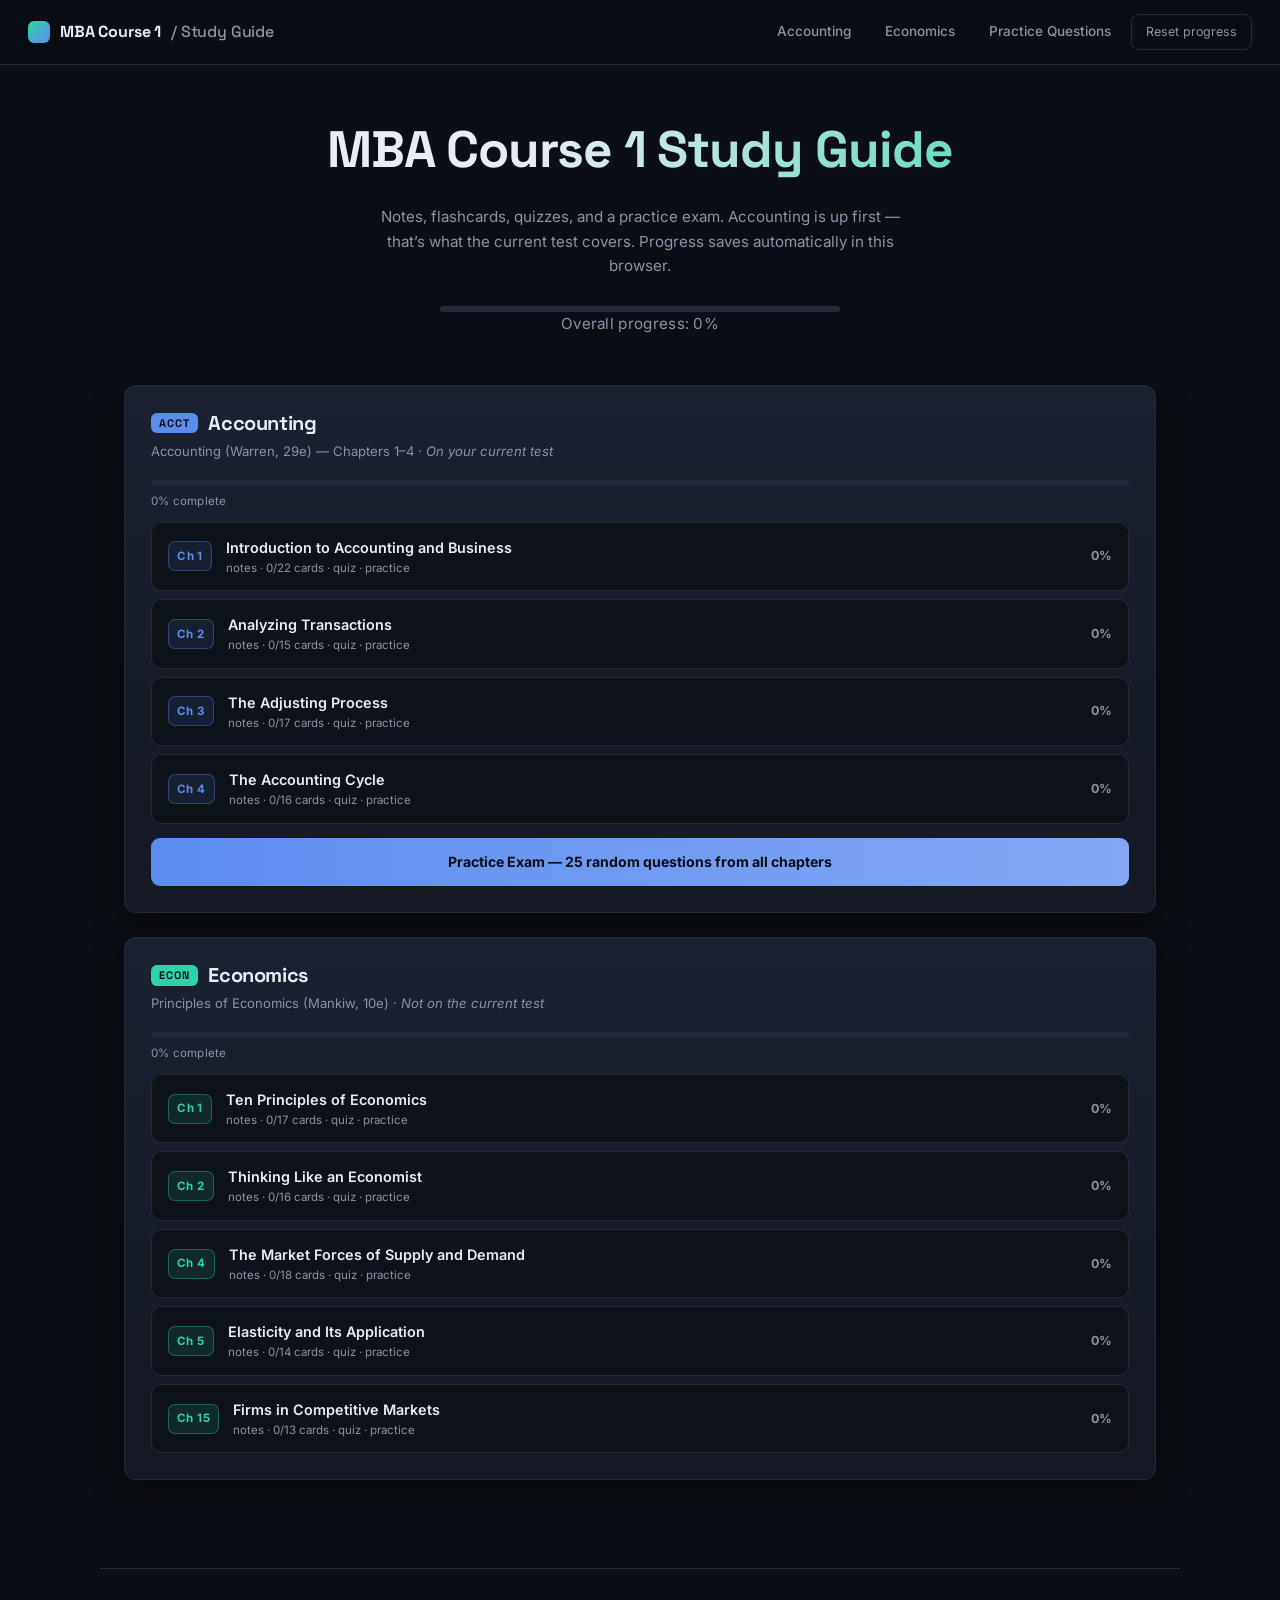
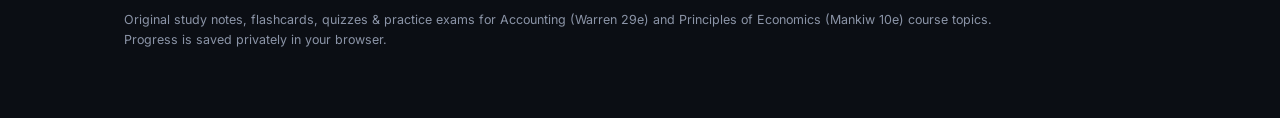
==== index.html @ 361a8239 "Add Practice Questions section: 100-question banks per topic - 100 new economics practice questions " ====
<!DOCTYPE html>
<html lang="en">
<head>
<meta charset="UTF-8">
<meta name="viewport" content="width=device-width, initial-scale=1.0">
<title>MBA Course 1 — Study Guide</title>
<link rel="icon" href="data:image/svg+xml,<svg xmlns=%22http://www.w3.org/2000/svg%22 viewBox=%220 0 100 100%22><rect x=%2210%22 y=%2210%22 width=%2280%22 height=%2280%22 rx=%2218%22 fill=%22%232dd4a7%22/></svg>">
<link rel="preconnect" href="https://fonts.googleapis.com">
<link href="https://fonts.googleapis.com/css2?family=Inter:wght@400;500;600;700&family=Space+Grotesk:wght@500;600;700&display=swap" rel="stylesheet">
<link rel="stylesheet" href="styles.css">
</head>
<body>
<header class="topbar">
  <a href="#/" class="brand">MBA Course 1 <span>/ Study Guide</span></a>
  <nav class="topnav">
    <a href="#/subject/acct">Accounting</a>
    <a href="#/subject/econ">Economics</a>
    <a href="#/practice">Practice Questions</a>
    <button id="resetProgress" class="ghost-btn" title="Reset all saved progress">Reset progress</button>
  </nav>
</header>

<main id="app"></main>

<footer class="footer">
  <p>Original study notes, flashcards, quizzes & practice exams for Accounting (Warren 29e) and Principles of Economics (Mankiw 10e) course topics.<br>
  Progress is saved privately in your browser.</p>
</footer>

<script src="data/econ-ch1.js"></script>
<script src="data/econ-ch2.js"></script>
<script src="data/econ-ch4.js"></script>
<script src="data/econ-ch5.js"></script>
<script src="data/econ-ch15.js"></script>
<script src="data/acct-ch1.js"></script>
<script src="data/acct-ch2.js"></script>
<script src="data/acct-ch3.js"></script>
<script src="data/acct-ch4.js"></script>
<script src="data/acct-ch1-bank.js"></script>
<script src="data/acct-ch2-bank.js"></script>
<script src="data/acct-ch3-bank.js"></script>
<script src="data/acct-ch4-bank.js"></script>
<script src="data/econ-ch1-bank.js"></script>
<script src="data/econ-ch2-bank.js"></script>
<script src="data/econ-ch4-bank.js"></script>
<script src="data/econ-ch5-bank.js"></script>
<script src="data/econ-ch15-bank.js"></script>
<script src="app.js"></script>
</body>
</html>
---- styles.css ----
:root{
  --bg:#0b0e14;
  --bg-2:#0e1219;
  --card:#141924;
  --card-2:#1a2130;
  --ink:#e8ecf4;
  --muted:#8b94a7;
  --line:#232b3b;
  --line-2:#2d374b;
  --econ:#2dd4a7;
  --econ-dim:rgba(45,212,167,.12);
  --acct:#5b8def;
  --acct-dim:rgba(91,141,239,.12);
  --accent:#2dd4a7;
  --good:#2dd4a7;
  --bad:#f0625d;
  --radius:12px;
  --shadow:0 1px 0 rgba(255,255,255,.03) inset,0 12px 32px rgba(0,0,0,.35);
}
*{box-sizing:border-box}
html{scroll-behavior:smooth}
body{
  margin:0;
  font-family:'Inter',system-ui,-apple-system,sans-serif;
  background:var(--bg);
  color:var(--ink);
  line-height:1.6;
  font-size:15.5px;
  -webkit-font-smoothing:antialiased;
}
h1,h2,h3{font-family:'Space Grotesk','Inter',sans-serif;line-height:1.15;margin:0 0 .5em;letter-spacing:-.02em}
a{color:inherit}

/* ---------- top bar ---------- */
.topbar{
  position:sticky;top:0;z-index:50;
  display:flex;align-items:center;justify-content:space-between;gap:16px;
  padding:14px 28px;
  background:rgba(11,14,20,.85);backdrop-filter:blur(12px);
  border-bottom:1px solid var(--line);
}
.brand{
  font-family:'Space Grotesk',sans-serif;font-weight:700;text-decoration:none;
  font-size:1rem;white-space:nowrap;letter-spacing:-.01em;
  display:flex;align-items:center;gap:10px;
}
.brand::before{
  content:'';width:22px;height:22px;border-radius:6px;flex:0 0 auto;
  background:linear-gradient(135deg,var(--econ),var(--acct));
}
.brand span{color:var(--muted);font-weight:500}
.topnav{display:flex;align-items:center;gap:6px;flex-wrap:wrap}
.topnav a{
  text-decoration:none;font-weight:500;font-size:.85rem;color:var(--muted);
  padding:7px 14px;border-radius:8px;
}
.topnav a:hover{background:var(--card);color:var(--ink)}
.ghost-btn{
  border:1px solid var(--line);background:transparent;border-radius:8px;
  padding:7px 14px;font:inherit;font-size:.78rem;color:var(--muted);cursor:pointer;
}
.ghost-btn:hover{border-color:var(--line-2);color:var(--ink)}

main{max-width:1080px;margin:0 auto;padding:40px 24px 88px}
.footer{max-width:1080px;margin:0 auto;padding:28px 24px 56px;color:var(--muted);font-size:.78rem;border-top:1px solid var(--line)}

/* ---------- home ---------- */
.hero{text-align:center;margin:16px 0 48px}
.hero h1{
  font-size:clamp(2rem,5vw,3.2rem);font-weight:700;
  background:linear-gradient(120deg,var(--ink) 40%,var(--econ));
  -webkit-background-clip:text;background-clip:text;-webkit-text-fill-color:transparent;
}
.hero p{color:var(--muted);max-width:540px;margin:0 auto;font-size:.95rem}
.overall-bar{max-width:400px;margin:28px auto 0}

.subject-grid{display:grid;grid-template-columns:repeat(auto-fit,minmax(320px,1fr));gap:20px}
.subject-card{
  background:linear-gradient(180deg,var(--card-2),var(--card));
  border:1px solid var(--line);border-radius:var(--radius);
  box-shadow:var(--shadow);padding:26px;
}
.subject-card h2{display:flex;align-items:center;gap:10px;font-size:1.25rem;font-weight:700}
.subject-card .sub{color:var(--muted);font-size:.82rem;margin:-4px 0 18px}
.badge{
  font-size:.68rem;font-weight:700;letter-spacing:.1em;color:#0b0e14;
  padding:4px 8px;border-radius:6px;
}
.econ .badge{background:var(--econ)}
.acct .badge{background:var(--acct)}

.chapter-list{list-style:none;margin:0;padding:0;display:flex;flex-direction:column;gap:8px}
.chapter-list a{
  display:flex;align-items:center;gap:14px;
  text-decoration:none;padding:13px 16px;border-radius:10px;
  border:1px solid var(--line);background:var(--bg-2);
  transition:border-color .15s,background .15s;
}
.chapter-list a:hover{border-color:var(--line-2);background:var(--card-2)}
.ch-num{
  flex:0 0 auto;min-width:44px;height:30px;border-radius:7px;padding:0 8px;
  display:grid;place-items:center;font-weight:700;font-size:.72rem;letter-spacing:.04em;
  border:1px solid var(--line-2);color:var(--muted);background:transparent;
}
.econ .ch-num{color:var(--econ);border-color:rgba(45,212,167,.35);background:var(--econ-dim)}
.acct .ch-num{color:var(--acct);border-color:rgba(91,141,239,.35);background:var(--acct-dim)}
.ch-info{flex:1;min-width:0}
.ch-title{font-weight:600;font-size:.9rem;display:block}
.ch-meta{display:flex;gap:10px;font-size:.72rem;color:var(--muted)}
.ch-meta .done{color:var(--good);font-weight:600}

/* progress bars */
.pbar{height:6px;border-radius:99px;background:var(--line);overflow:hidden}
.pbar>div{height:100%;border-radius:99px;background:linear-gradient(90deg,var(--econ),#4ce0bb);transition:width .4s}
.pbar.acct-bar>div{background:linear-gradient(90deg,var(--acct),#83a9f5)}
.pbar-label{font-size:.72rem;color:var(--muted);margin-top:6px;letter-spacing:.02em}

/* ---------- chapter page ---------- */
.crumbs{font-size:.8rem;color:var(--muted);margin-bottom:16px}
.crumbs a{text-decoration:none;font-weight:500}
.crumbs a:hover{color:var(--ink)}

.ch-header{margin-bottom:20px}
.ch-header .kicker{
  display:inline-block;font-size:.68rem;font-weight:700;letter-spacing:.12em;
  text-transform:uppercase;padding:5px 12px;border-radius:6px;margin-bottom:14px;
}
.kicker.econ-k{background:var(--econ-dim);color:var(--econ);border:1px solid rgba(45,212,167,.25)}
.kicker.acct-k{background:var(--acct-dim);color:var(--acct);border:1px solid rgba(91,141,239,.25)}
.ch-header h1{font-size:clamp(1.5rem,3.5vw,2.3rem);font-weight:700}
.ch-header .overview{color:var(--muted);max-width:740px;font-size:.92rem}

.tabs{display:flex;gap:4px;border-bottom:1px solid var(--line);margin:28px 0;flex-wrap:wrap}
.tab-btn{
  border:none;background:none;font:inherit;font-weight:600;font-size:.88rem;
  padding:10px 16px;cursor:pointer;color:var(--muted);
  border-bottom:2px solid transparent;margin-bottom:-1px;
}
.tab-btn.active{color:var(--ink);border-bottom-color:var(--accent)}
.tab-btn:hover{color:var(--ink)}
.tab-count{
  font-size:.68rem;background:var(--card-2);border:1px solid var(--line);
  border-radius:99px;padding:1px 8px;margin-left:7px;color:var(--muted);font-weight:600;
}

/* notes */
.note-section{
  background:var(--card);border:1px solid var(--line);border-radius:var(--radius);
  padding:24px 28px;margin-bottom:16px;box-shadow:var(--shadow);
}
.note-section h3{font-size:1.05rem;margin-bottom:.7em;font-weight:700}
.note-section ul,.note-section ol{margin:.4em 0;padding-left:1.25em}
.note-section li{margin:.4em 0}
.note-section p{margin:.5em 0}
.note-section .formula{
  background:var(--bg-2);border:1px solid var(--line-2);border-radius:8px;
  padding:12px 16px;font-family:ui-monospace,'SF Mono',Menlo,monospace;font-size:.84rem;
  margin:12px 0;overflow-x:auto;color:var(--econ);
}
.acct-page .note-section .formula{color:var(--acct)}
.note-section table{border-collapse:collapse;width:100%;margin:12px 0;font-size:.85rem}
.note-section th,.note-section td{border:1px solid var(--line);padding:9px 12px;text-align:left;vertical-align:top}
.note-section th{
  background:var(--bg-2);font-size:.72rem;text-transform:uppercase;
  letter-spacing:.08em;color:var(--muted);
}
.tablewrap{overflow-x:auto}
.term{font-weight:700;color:#fff}
.tip{
  background:var(--econ-dim);border:1px solid rgba(45,212,167,.25);
  border-radius:8px;padding:12px 16px;margin:14px 0;font-size:.88rem;
}
.acct-page .tip{background:var(--acct-dim);border-color:rgba(91,141,239,.25)}
.mark-read{
  display:block;margin:12px auto 0;padding:12px 32px;border-radius:8px;border:none;
  font:inherit;font-weight:700;font-size:.88rem;cursor:pointer;color:#0b0e14;
  background:var(--ink);
}
.mark-read:hover{background:#fff}
.mark-read.is-read{background:var(--good);cursor:default}

/* flashcards */
.fc-wrap{max-width:620px;margin:0 auto;text-align:center}
.fc-status{display:flex;justify-content:space-between;font-size:.78rem;color:var(--muted);margin-bottom:12px;letter-spacing:.02em}
.fc-card{position:relative;height:300px;cursor:pointer;perspective:1200px;outline:none}
.fc-inner{position:absolute;inset:0;transition:transform .45s cubic-bezier(.4,0,.2,1);transform-style:preserve-3d}
.fc-card.flipped .fc-inner{transform:rotateY(180deg)}
.fc-face{
  position:absolute;inset:0;backface-visibility:hidden;-webkit-backface-visibility:hidden;
  display:flex;flex-direction:column;align-items:center;justify-content:center;
  border-radius:var(--radius);border:1px solid var(--line-2);box-shadow:var(--shadow);
  padding:32px;background:linear-gradient(180deg,var(--card-2),var(--card));
}
.fc-face.back{transform:rotateY(180deg);background:var(--card)}
.fc-face .label{
  position:absolute;top:16px;left:20px;font-size:.62rem;font-weight:700;
  letter-spacing:.16em;color:var(--muted);text-transform:uppercase;
}
.fc-face .word{font-family:'Space Grotesk',sans-serif;font-size:1.5rem;font-weight:700;letter-spacing:-.01em}
.fc-face .def{font-size:.98rem;color:var(--ink)}
.fc-hint{font-size:.72rem;color:var(--muted);margin-top:14px}
.fc-controls{display:flex;justify-content:center;gap:10px;margin-top:20px;flex-wrap:wrap}
.fc-btn{
  font:inherit;font-weight:600;font-size:.85rem;border-radius:8px;padding:11px 20px;
  cursor:pointer;border:1px solid var(--line-2);background:var(--card);color:var(--ink);
}
.fc-btn:hover{border-color:var(--muted)}
.fc-btn.know{background:var(--good);border-color:var(--good);color:#0b0e14;font-weight:700}
.fc-btn.know:hover{filter:brightness(1.1)}
.fc-btn.again{color:var(--bad);border-color:rgba(240,98,93,.4)}
.fc-summary{padding:44px 0}
.fc-summary .big{font-size:1.9rem;font-family:'Space Grotesk',sans-serif;font-weight:700}

/* quiz */
.quiz-wrap{max-width:720px;margin:0 auto}
.q-progress{font-size:.78rem;color:var(--muted);margin-bottom:10px;display:flex;justify-content:space-between;letter-spacing:.02em}
.q-card{
  background:var(--card);border:1px solid var(--line);border-radius:var(--radius);
  padding:28px;box-shadow:var(--shadow);
}
.q-text{font-weight:600;font-size:1rem;margin:0 0 18px}
.q-opts{display:flex;flex-direction:column;gap:10px}
.q-opt{
  text-align:left;font:inherit;font-size:.9rem;padding:13px 16px;border-radius:9px;cursor:pointer;
  border:1px solid var(--line-2);background:var(--bg-2);color:var(--ink);transition:border-color .1s;
}
.q-opt:hover:not(:disabled){border-color:var(--muted)}
.q-opt:disabled{cursor:default;opacity:.75}
.q-opt.correct{border-color:var(--good);background:rgba(45,212,167,.1);font-weight:600;opacity:1}
.q-opt.wrong{border-color:var(--bad);background:rgba(240,98,93,.1)}
.q-explain{
  margin-top:18px;padding:13px 16px;border-radius:8px;font-size:.87rem;
  background:var(--bg-2);border:1px solid var(--line-2);
}
.q-next{
  margin-top:18px;padding:12px 28px;border-radius:8px;border:none;cursor:pointer;
  font:inherit;font-weight:700;font-size:.88rem;color:#0b0e14;background:var(--ink);
}
.q-next:hover{background:#fff}
.q-result{text-align:center;padding:32px 0}
.q-score{font-family:'Space Grotesk',sans-serif;font-size:3rem;font-weight:700;color:var(--accent)}
.q-msg{color:var(--muted);margin-bottom:20px}
.best{font-size:.8rem;color:var(--muted)}

.chip-row{display:flex;gap:10px;justify-content:center;flex-wrap:wrap;margin-top:10px}

/* nav footer between chapters */
.ch-nav{display:flex;justify-content:space-between;gap:12px;margin-top:40px}
.ch-nav a{
  text-decoration:none;font-weight:600;font-size:.85rem;
  padding:14px 18px;border-radius:10px;border:1px solid var(--line);background:var(--card);
  max-width:48%;
}
.ch-nav a:hover{border-color:var(--line-2)}
.ch-nav .dir{display:block;font-size:.64rem;color:var(--muted);font-weight:700;text-transform:uppercase;letter-spacing:.12em;margin-bottom:2px}

@media (max-width:640px){
  .topbar{padding:10px 16px}
  .brand span{display:none}
  .fc-card{height:340px}
}

/* subject stack + exam CTA + question tags */
.subject-stack{display:flex;flex-direction:column;gap:24px}
.subject-grid.one-col{grid-template-columns:1fr}
.exam-cta{
  display:block;margin-top:14px;text-decoration:none;text-align:center;
  font-weight:700;font-size:.88rem;padding:13px 18px;border-radius:9px;
  color:#0b0e14;background:linear-gradient(90deg,var(--acct),#83a9f5);
}
.exam-cta:hover{filter:brightness(1.08)}
.exam-best{
  font-weight:600;font-size:.75rem;opacity:.75;margin-left:8px;
}
.q-tag{
  display:inline-block;font-size:.64rem;font-weight:700;letter-spacing:.1em;
  text-transform:uppercase;color:var(--muted);border:1px solid var(--line-2);
  border-radius:5px;padding:3px 8px;margin-bottom:12px;
}
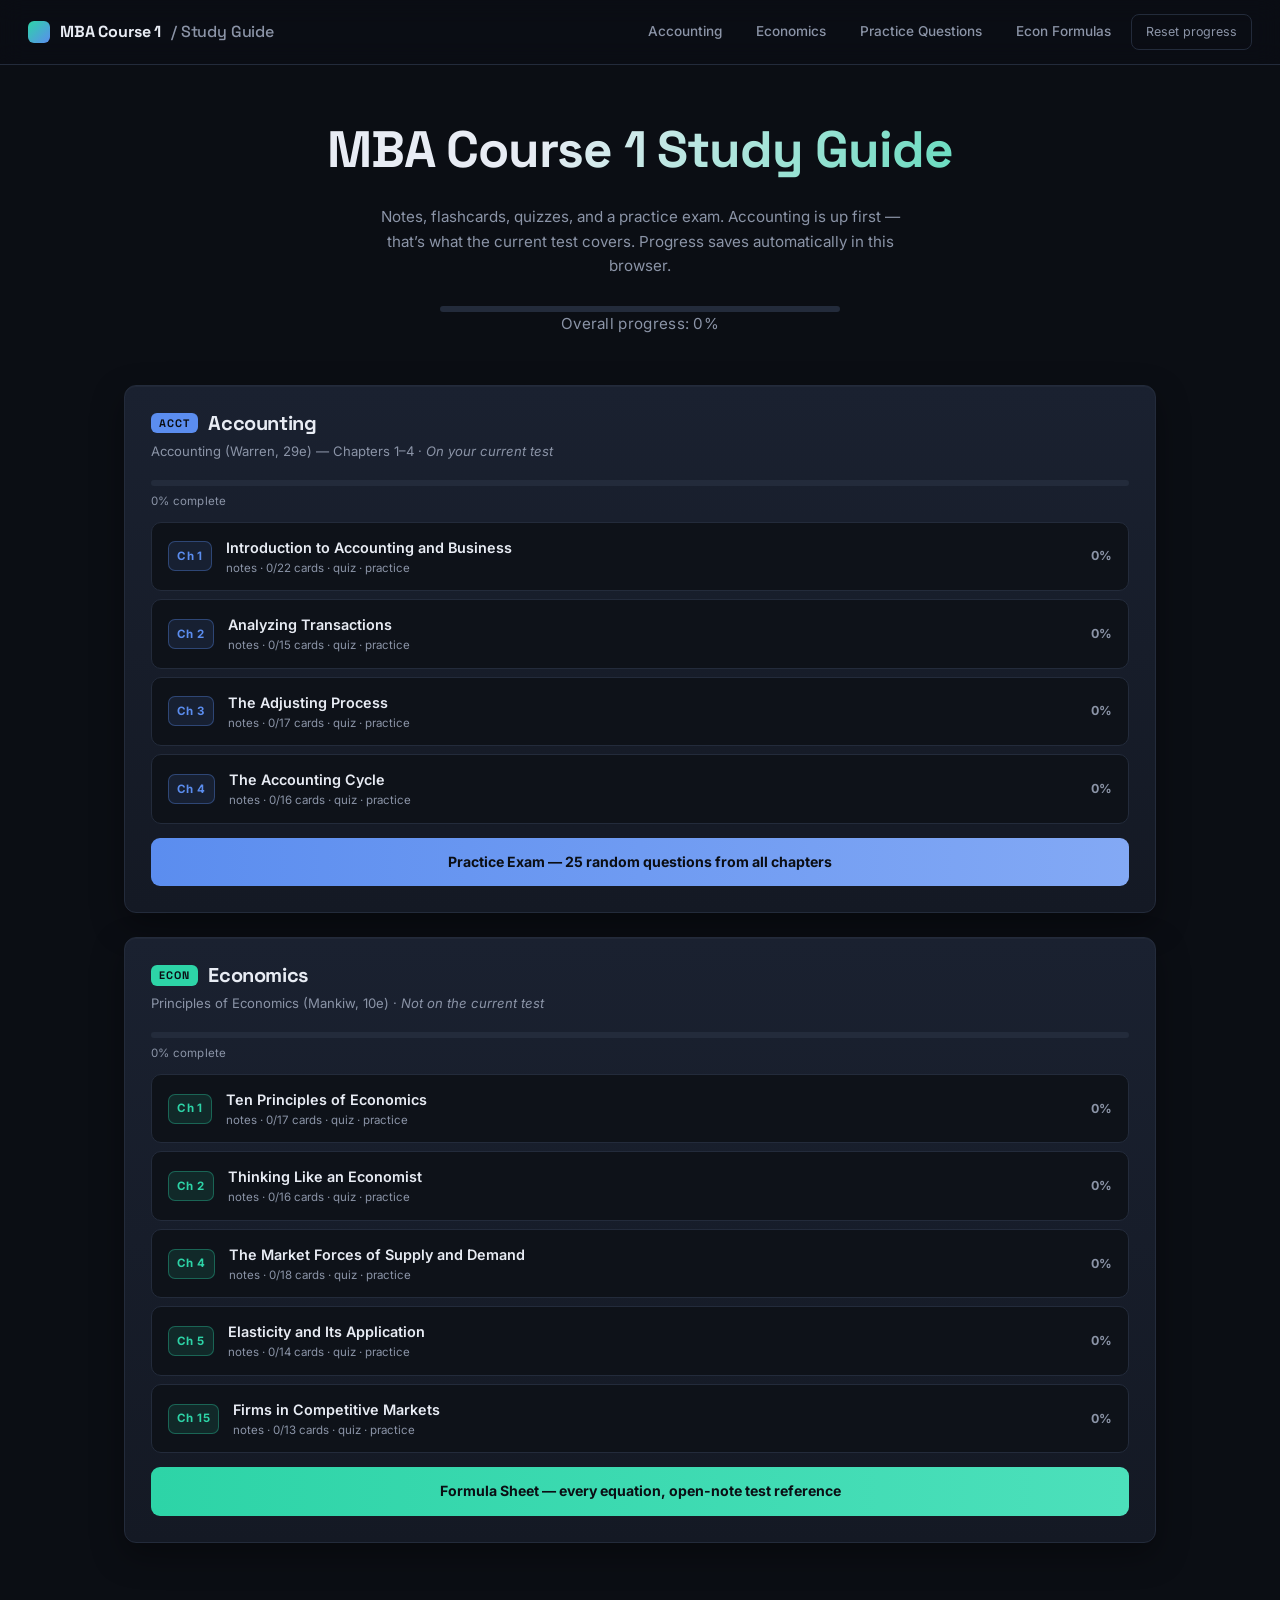
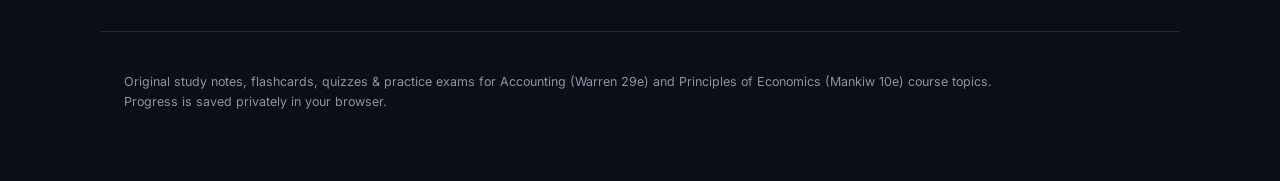
==== commit 131ea038: "Add Economics formula sheet (open-note test reference) - Every equation/decision rule from Mankiw Ch" ====
--- a/index.html
+++ b/index.html
@@ -16,6 +16,7 @@
     <a href="#/subject/acct">Accounting</a>
     <a href="#/subject/econ">Economics</a>
     <a href="#/practice">Practice Questions</a>
+    <a href="#/formulas">Econ Formulas</a>
     <button id="resetProgress" class="ghost-btn" title="Reset all saved progress">Reset progress</button>
   </nav>
 </header>
@@ -45,6 +46,7 @@
 <script src="data/econ-ch4-bank.js"></script>
 <script src="data/econ-ch5-bank.js"></script>
 <script src="data/econ-ch15-bank.js"></script>
+<script src="data/econ-formulas.js"></script>
 <script src="app.js"></script>
 </body>
 </html>
--- a/styles.css
+++ b/styles.css
@@ -277,3 +277,40 @@
   text-transform:uppercase;color:var(--muted);border:1px solid var(--line-2);
   border-radius:5px;padding:3px 8px;margin-bottom:12px;
 }
+
+/* formula sheet */
+.sheet-actions{display:flex;gap:10px;margin:0 0 20px;flex-wrap:wrap}
+.print-btn{
+  font:inherit;font-weight:700;font-size:.85rem;border:none;border-radius:8px;
+  padding:11px 22px;cursor:pointer;color:#0b0e14;background:var(--econ);
+}
+.print-btn:hover{filter:brightness(1.1)}
+.sheet-link{
+  font-weight:600;font-size:.85rem;text-decoration:none;border:1px solid var(--line-2);
+  border-radius:8px;padding:11px 22px;color:var(--ink);
+}
+.sheet-link:hover{border-color:var(--muted)}
+
+/* print: light, compact, no chrome */
+@media print{
+  :root{
+    --bg:#fff;--bg-2:#fff;--card:#fff;--card-2:#fff;--ink:#111;--muted:#555;
+    --line:#bbb;--line-2:#999;--econ:#111;--acct:#111;--econ-dim:#f2f2f2;--acct-dim:#f2f2f2;
+    --shadow:none;
+  }
+  body{background:#fff;color:#111;font-size:11px}
+  .topbar,.footer,.sheet-actions,.tabs,.ch-nav,.crumbs,.mark-read{display:none!important}
+  main{max-width:none;padding:0}
+  .note-section{border:none;box-shadow:none;padding:8px 0;margin:0 0 8px;page-break-inside:avoid}
+  .note-section h3{font-size:13px;border-bottom:1px solid #999;padding-bottom:3px}
+  .note-section table{font-size:10px}
+  .note-section th,.note-section td{padding:4px 6px;border-color:#bbb}
+  .note-section .formula{color:#111;background:#f4f4f4;border-color:#bbb;padding:4px 6px;font-size:10px;margin:4px 0}
+  .term{color:#111}
+  .tip{background:#f2f2f2;border-color:#999;color:#111}
+  .kicker{border:1px solid #999!important;color:#111!important;background:#fff!important}
+  .ch-header h1{font-size:18px}
+  .ch-header .overview{font-size:11px;color:#444}
+  a{text-decoration:none;color:#111}
+}
+.exam-cta.econ-cta{background:linear-gradient(90deg,var(--econ),#4ce0bb)}
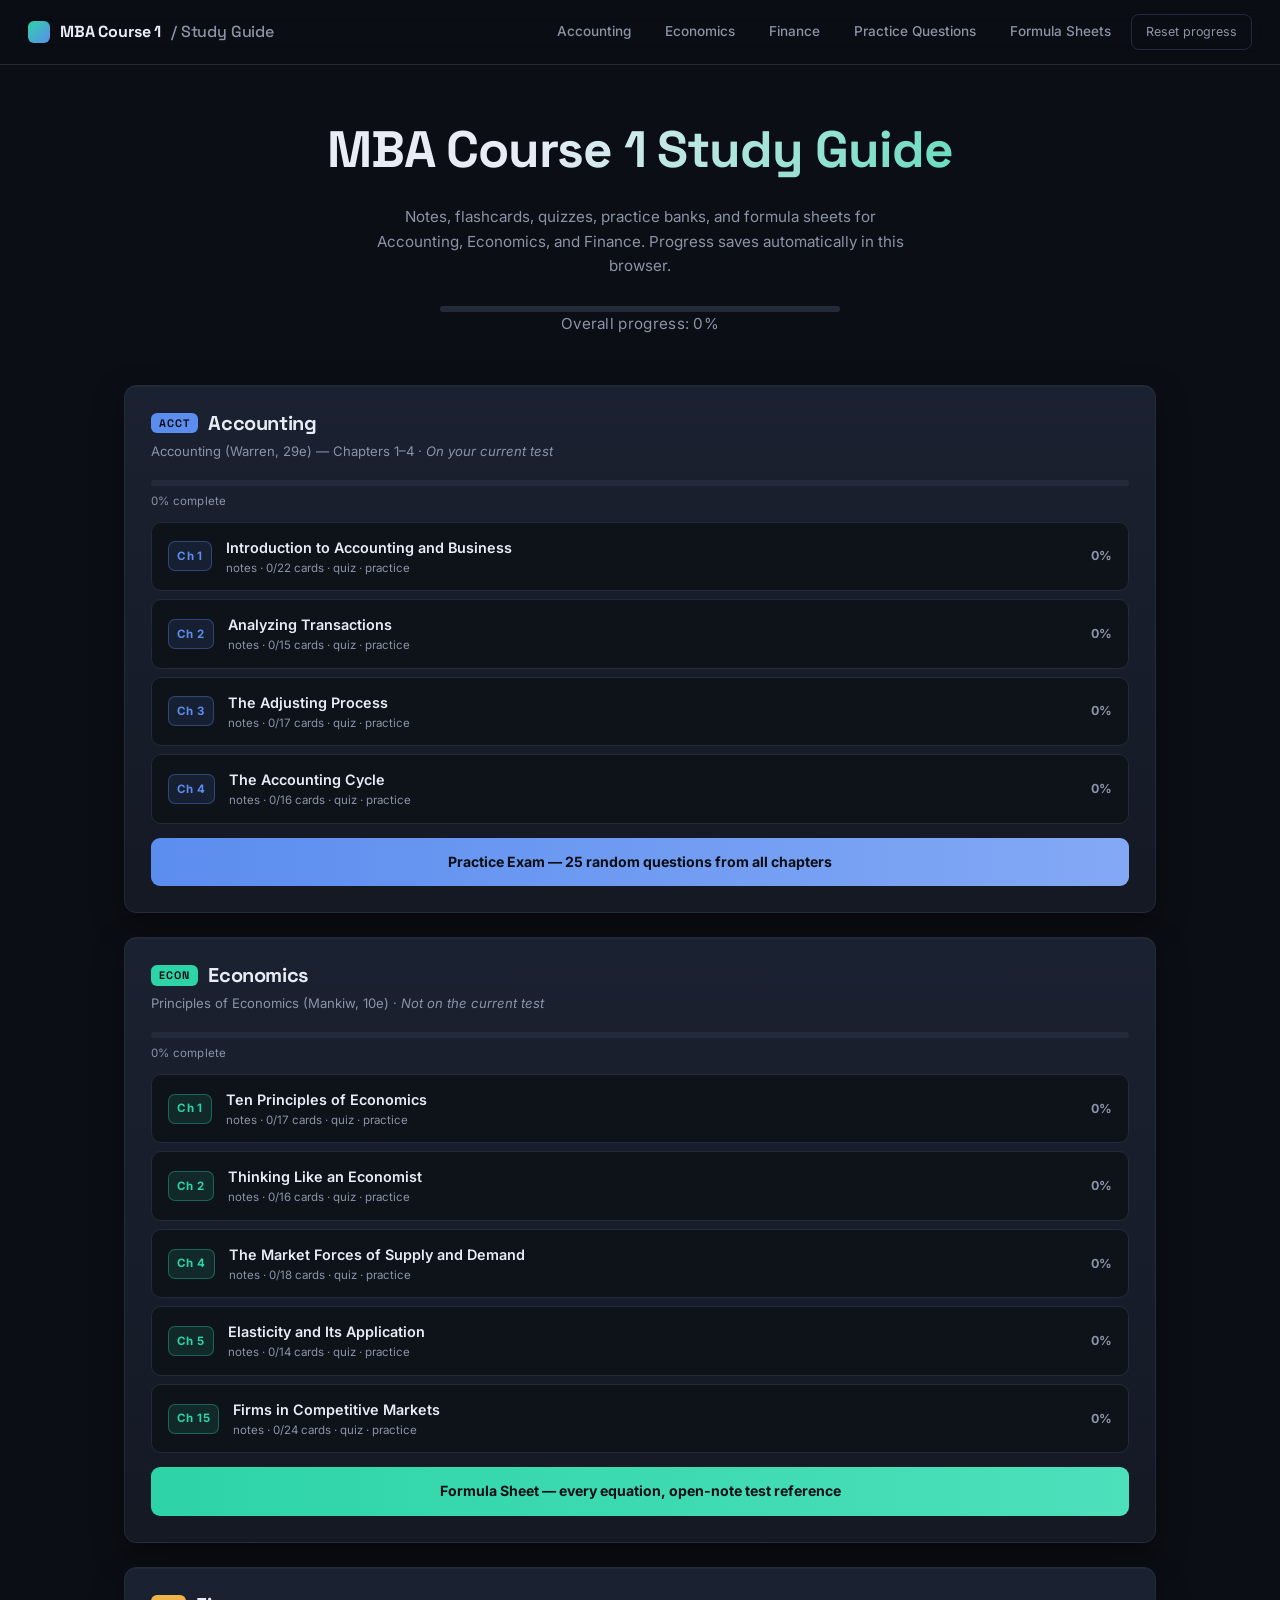
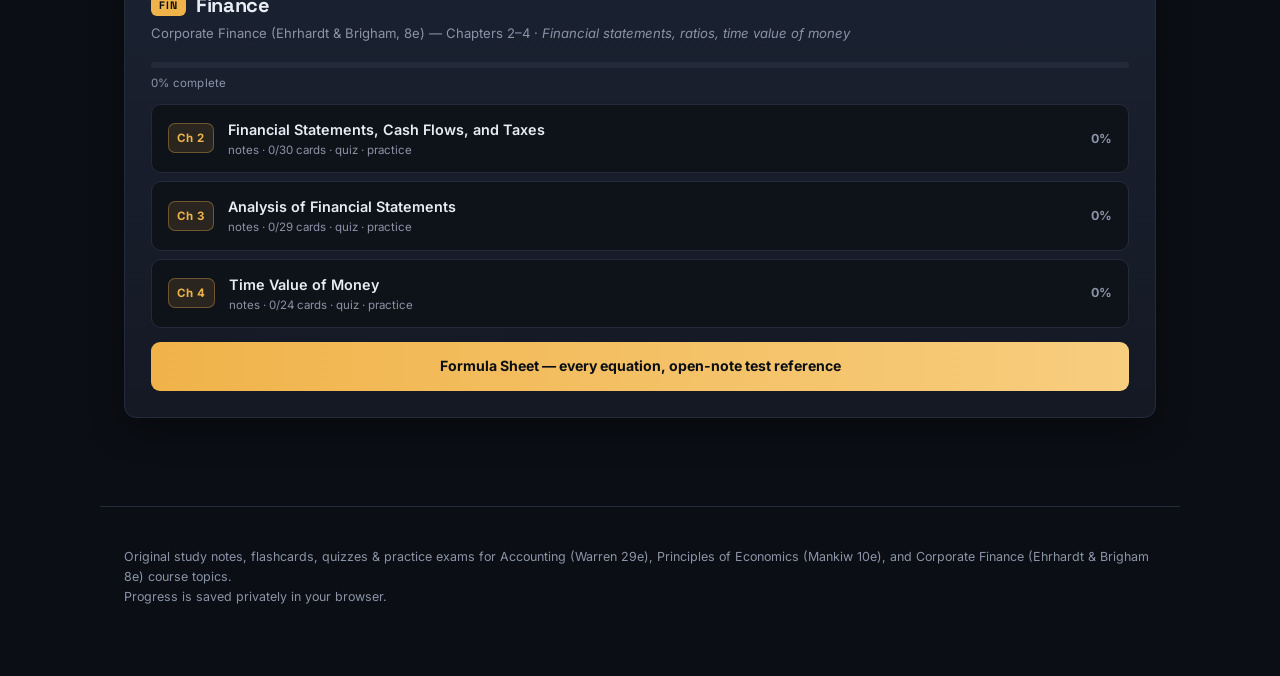
==== commit 6ccab940: "Add Finance section: Corporate Finance Ch 2-4 - Notes, flashcards, quizzes, and practice banks for F" ====
--- a/index.html
+++ b/index.html
@@ -15,8 +15,9 @@
   <nav class="topnav">
     <a href="#/subject/acct">Accounting</a>
     <a href="#/subject/econ">Economics</a>
+    <a href="#/subject/fin">Finance</a>
     <a href="#/practice">Practice Questions</a>
-    <a href="#/formulas">Econ Formulas</a>
+    <a href="#/formulas">Formula Sheets</a>
     <button id="resetProgress" class="ghost-btn" title="Reset all saved progress">Reset progress</button>
   </nav>
 </header>
@@ -24,7 +25,7 @@
 <main id="app"></main>
 
 <footer class="footer">
-  <p>Original study notes, flashcards, quizzes & practice exams for Accounting (Warren 29e) and Principles of Economics (Mankiw 10e) course topics.<br>
+  <p>Original study notes, flashcards, quizzes & practice exams for Accounting (Warren 29e), Principles of Economics (Mankiw 10e), and Corporate Finance (Ehrhardt & Brigham 8e) course topics.<br>
   Progress is saved privately in your browser.</p>
 </footer>
 
@@ -46,7 +47,14 @@
 <script src="data/econ-ch4-bank.js"></script>
 <script src="data/econ-ch5-bank.js"></script>
 <script src="data/econ-ch15-bank.js"></script>
+<script src="data/fin-ch2.js"></script>
+<script src="data/fin-ch3.js"></script>
+<script src="data/fin-ch4.js"></script>
+<script src="data/fin-ch2-bank.js"></script>
+<script src="data/fin-ch3-bank.js"></script>
+<script src="data/fin-ch4-bank.js"></script>
 <script src="data/econ-formulas.js"></script>
+<script src="data/fin-formulas.js"></script>
 <script src="app.js"></script>
 </body>
 </html>
--- a/styles.css
+++ b/styles.css
@@ -11,6 +11,8 @@
   --econ-dim:rgba(45,212,167,.12);
   --acct:#5b8def;
   --acct-dim:rgba(91,141,239,.12);
+  --fin:#f0b34a;
+  --fin-dim:rgba(240,179,74,.12);
   --accent:#2dd4a7;
   --good:#2dd4a7;
   --bad:#f0625d;
@@ -314,3 +316,15 @@
   a{text-decoration:none;color:#111}
 }
 .exam-cta.econ-cta{background:linear-gradient(90deg,var(--econ),#4ce0bb)}
+
+/* finance subject */
+.fin .badge{background:var(--fin)}
+.fin .ch-num{color:var(--fin);border-color:rgba(240,179,74,.35);background:var(--fin-dim)}
+.pbar.fin-bar>div{background:linear-gradient(90deg,var(--fin),#f7cd7e)}
+.kicker.fin-k{background:var(--fin-dim);color:var(--fin);border:1px solid rgba(240,179,74,.25)}
+.fin-page .note-section .formula{color:var(--fin)}
+.fin-page .tip{background:var(--fin-dim);border-color:rgba(240,179,74,.25)}
+.exam-cta.fin-cta{background:linear-gradient(90deg,var(--fin),#f7cd7e)}
+.fin-page .tab-btn.active{border-bottom-color:var(--fin)}
+.acct-page .tab-btn.active{border-bottom-color:var(--acct)}
+.fin-page .print-btn{background:var(--fin)}
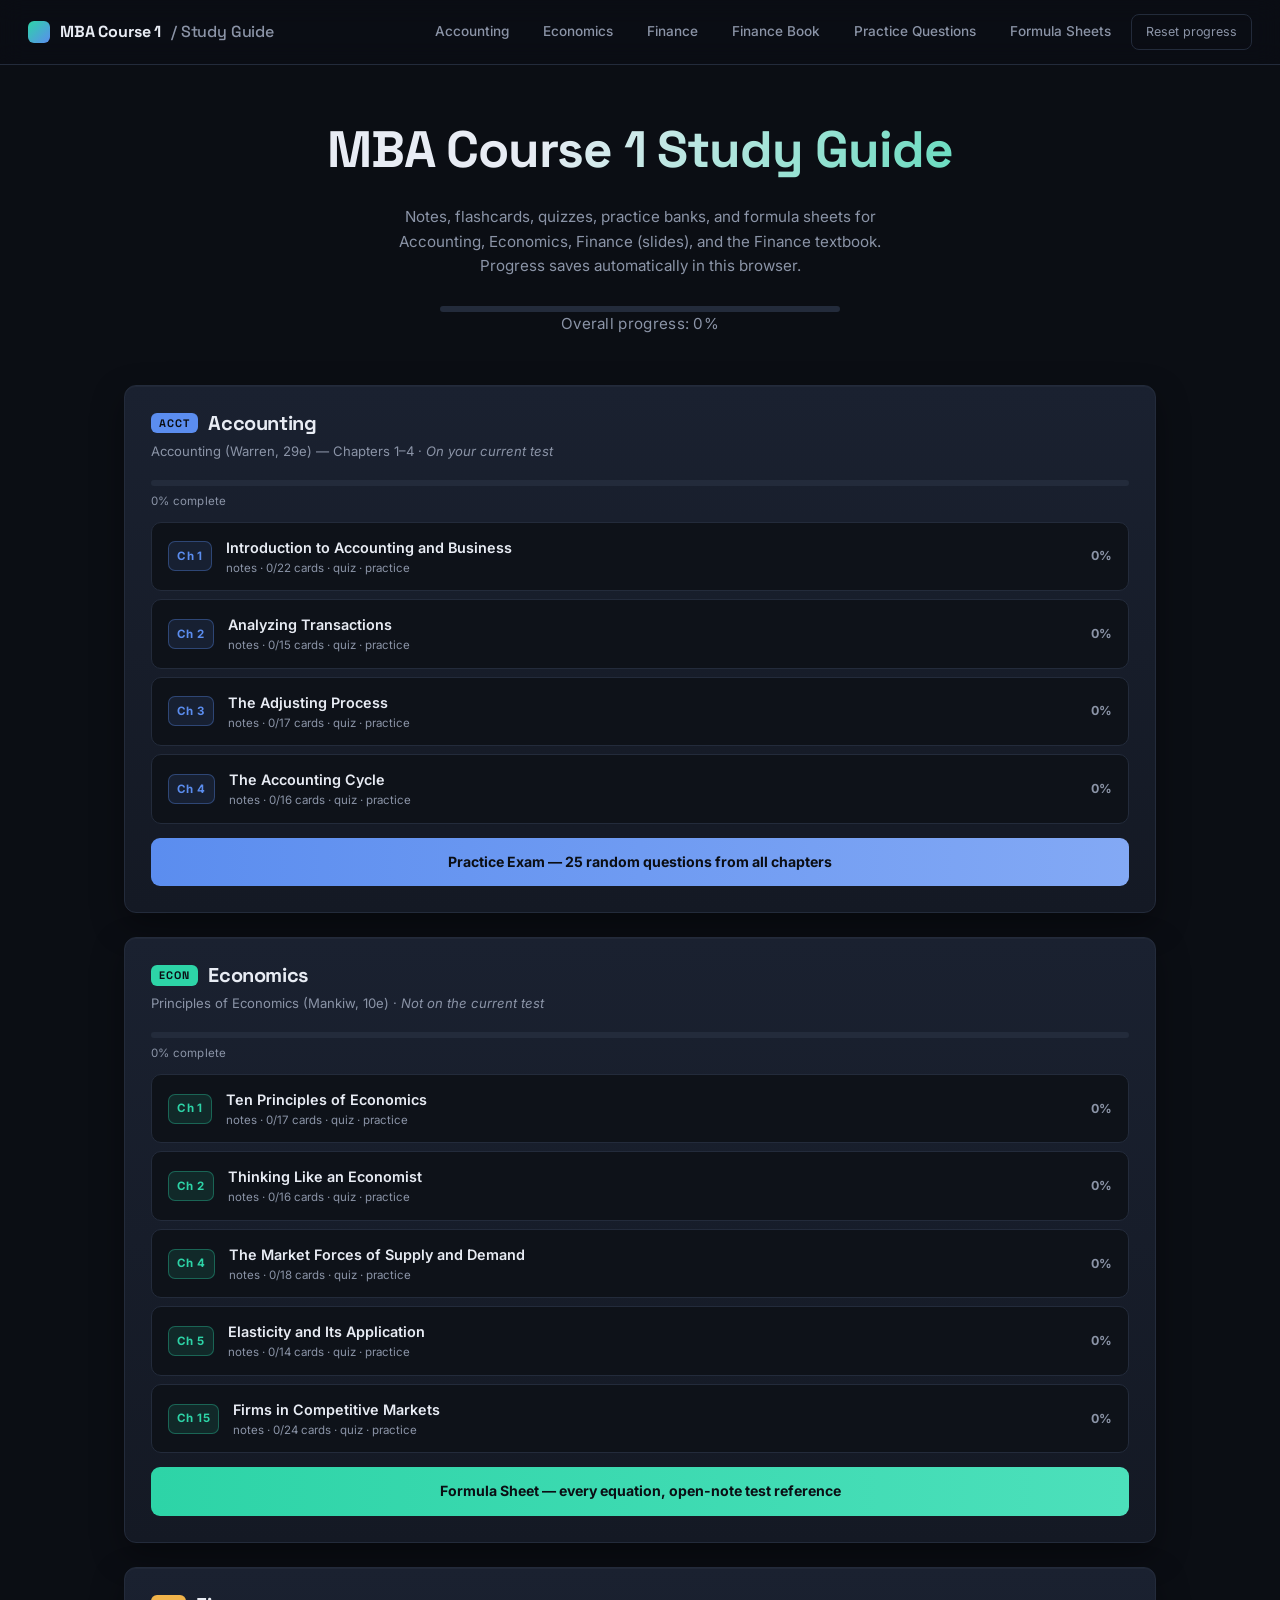
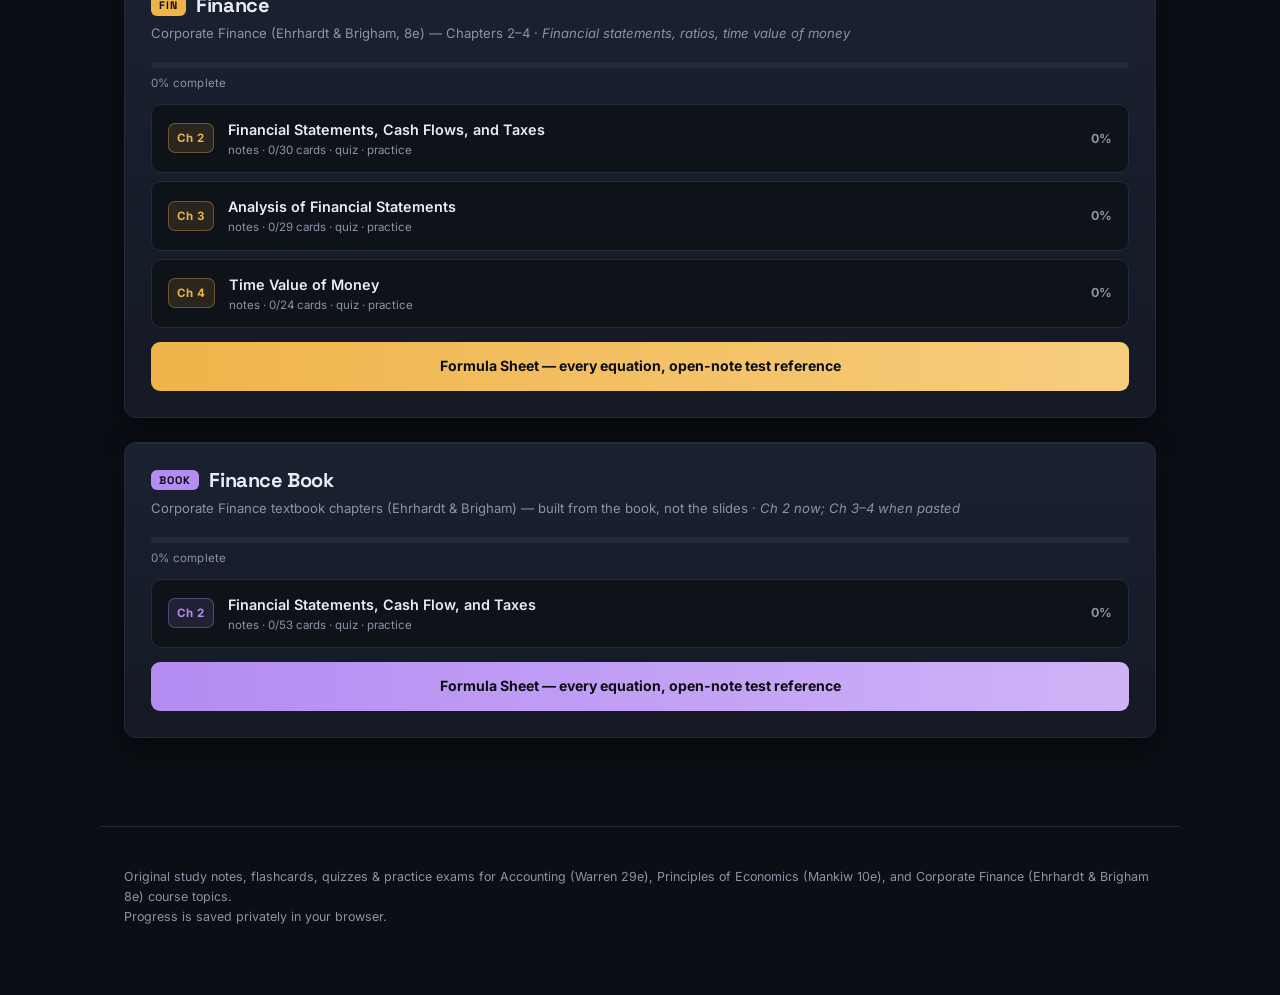
==== commit 5bdce105: "Add Finance Book section: textbook Chapter 2 - Notes (13 sections), 53 flashcards, 20-question quiz," ====
--- a/index.html
+++ b/index.html
@@ -16,6 +16,7 @@
     <a href="#/subject/acct">Accounting</a>
     <a href="#/subject/econ">Economics</a>
     <a href="#/subject/fin">Finance</a>
+    <a href="#/subject/fbook">Finance Book</a>
     <a href="#/practice">Practice Questions</a>
     <a href="#/formulas">Formula Sheets</a>
     <button id="resetProgress" class="ghost-btn" title="Reset all saved progress">Reset progress</button>
@@ -54,7 +55,10 @@
 <script src="data/fin-ch3-bank.js"></script>
 <script src="data/fin-ch4-bank.js"></script>
 <script src="data/econ-formulas.js"></script>
+<script src="data/fbook-ch2.js"></script>
+<script src="data/fbook-ch2-bank.js"></script>
 <script src="data/fin-formulas.js"></script>
+<script src="data/fbook-formulas.js"></script>
 <script src="app.js"></script>
 </body>
 </html>
--- a/styles.css
+++ b/styles.css
@@ -13,6 +13,8 @@
   --acct-dim:rgba(91,141,239,.12);
   --fin:#f0b34a;
   --fin-dim:rgba(240,179,74,.12);
+  --fbook:#b48cf2;
+  --fbook-dim:rgba(180,140,242,.12);
   --accent:#2dd4a7;
   --good:#2dd4a7;
   --bad:#f0625d;
@@ -328,3 +330,14 @@
 .fin-page .tab-btn.active{border-bottom-color:var(--fin)}
 .acct-page .tab-btn.active{border-bottom-color:var(--acct)}
 .fin-page .print-btn{background:var(--fin)}
+
+/* finance book subject */
+.fbook .badge{background:var(--fbook)}
+.fbook .ch-num{color:var(--fbook);border-color:rgba(180,140,242,.35);background:var(--fbook-dim)}
+.pbar.fbook-bar>div{background:linear-gradient(90deg,var(--fbook),#cfb3f7)}
+.kicker.fbook-k{background:var(--fbook-dim);color:var(--fbook);border:1px solid rgba(180,140,242,.25)}
+.fbook-page .note-section .formula{color:var(--fbook)}
+.fbook-page .tip{background:var(--fbook-dim);border-color:rgba(180,140,242,.25)}
+.exam-cta.fbook-cta{background:linear-gradient(90deg,var(--fbook),#cfb3f7)}
+.fbook-page .tab-btn.active{border-bottom-color:var(--fbook)}
+.fbook-page .print-btn{background:var(--fbook)}
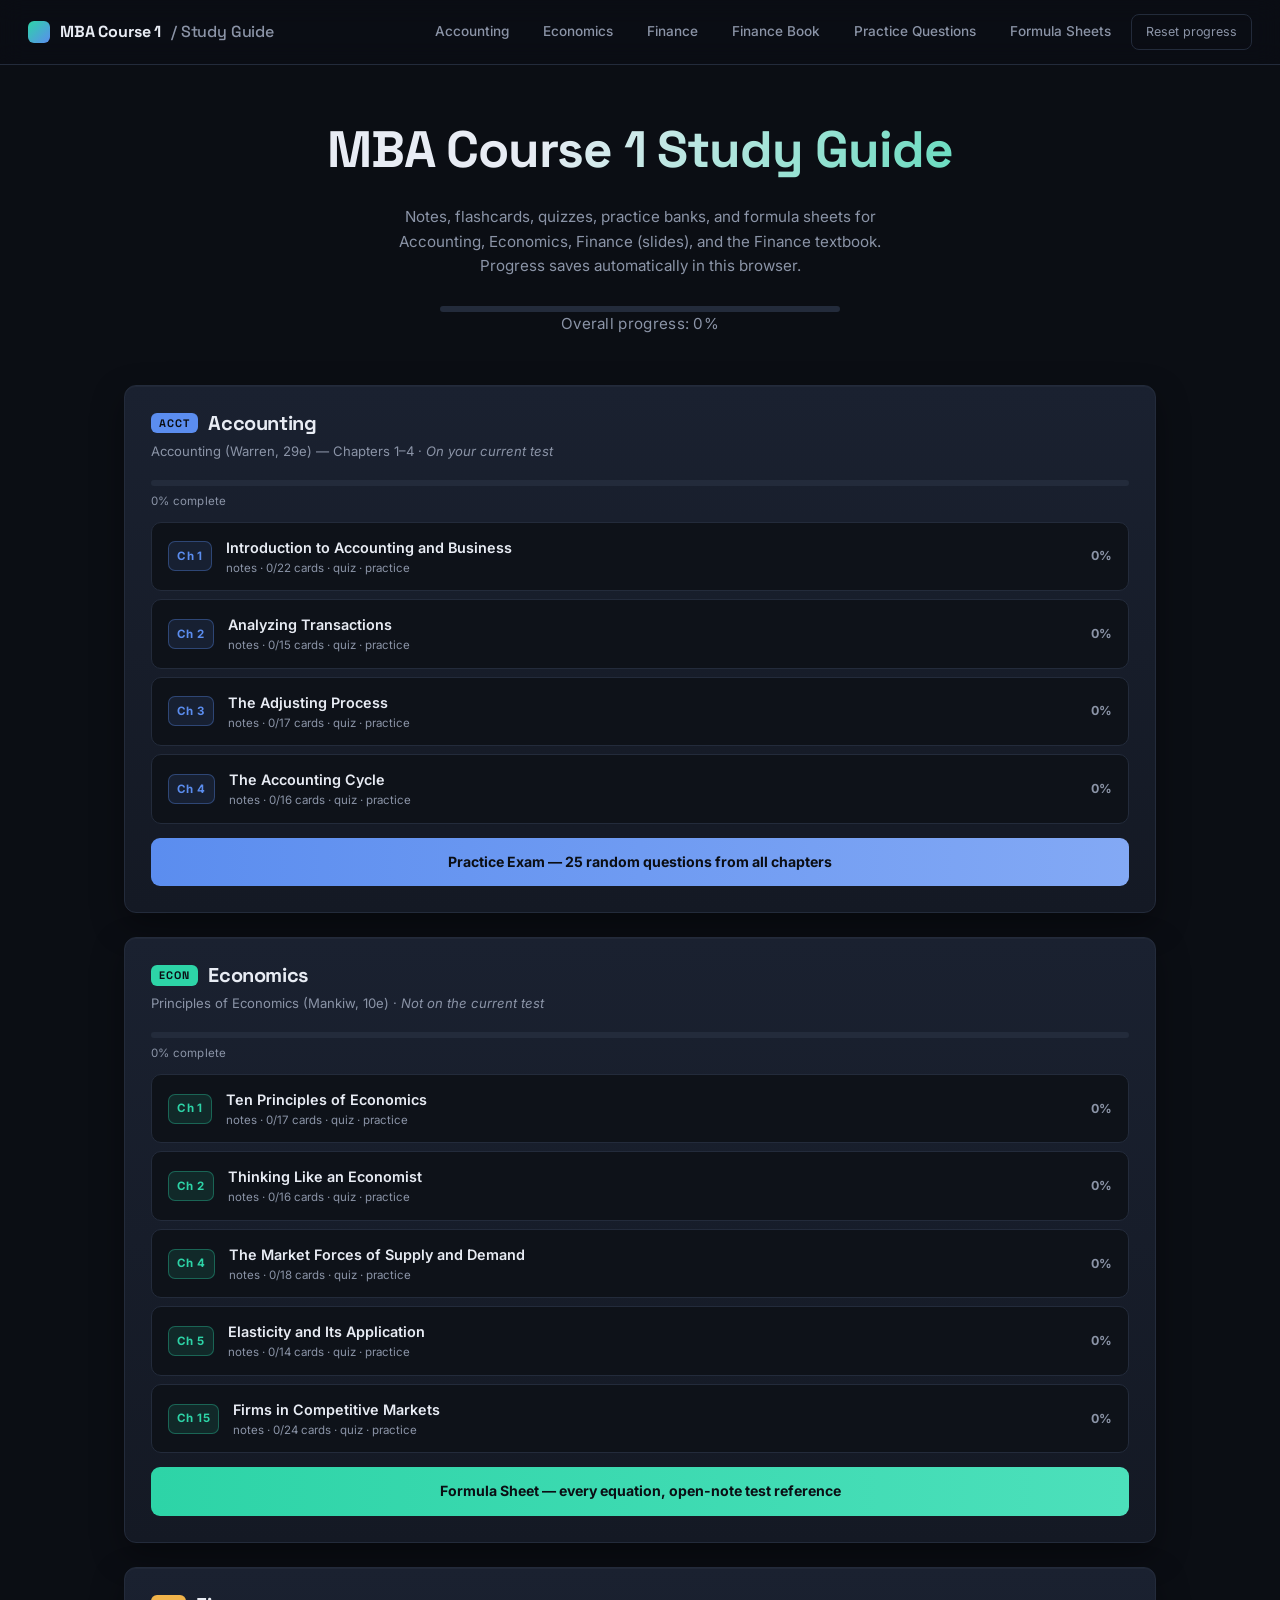
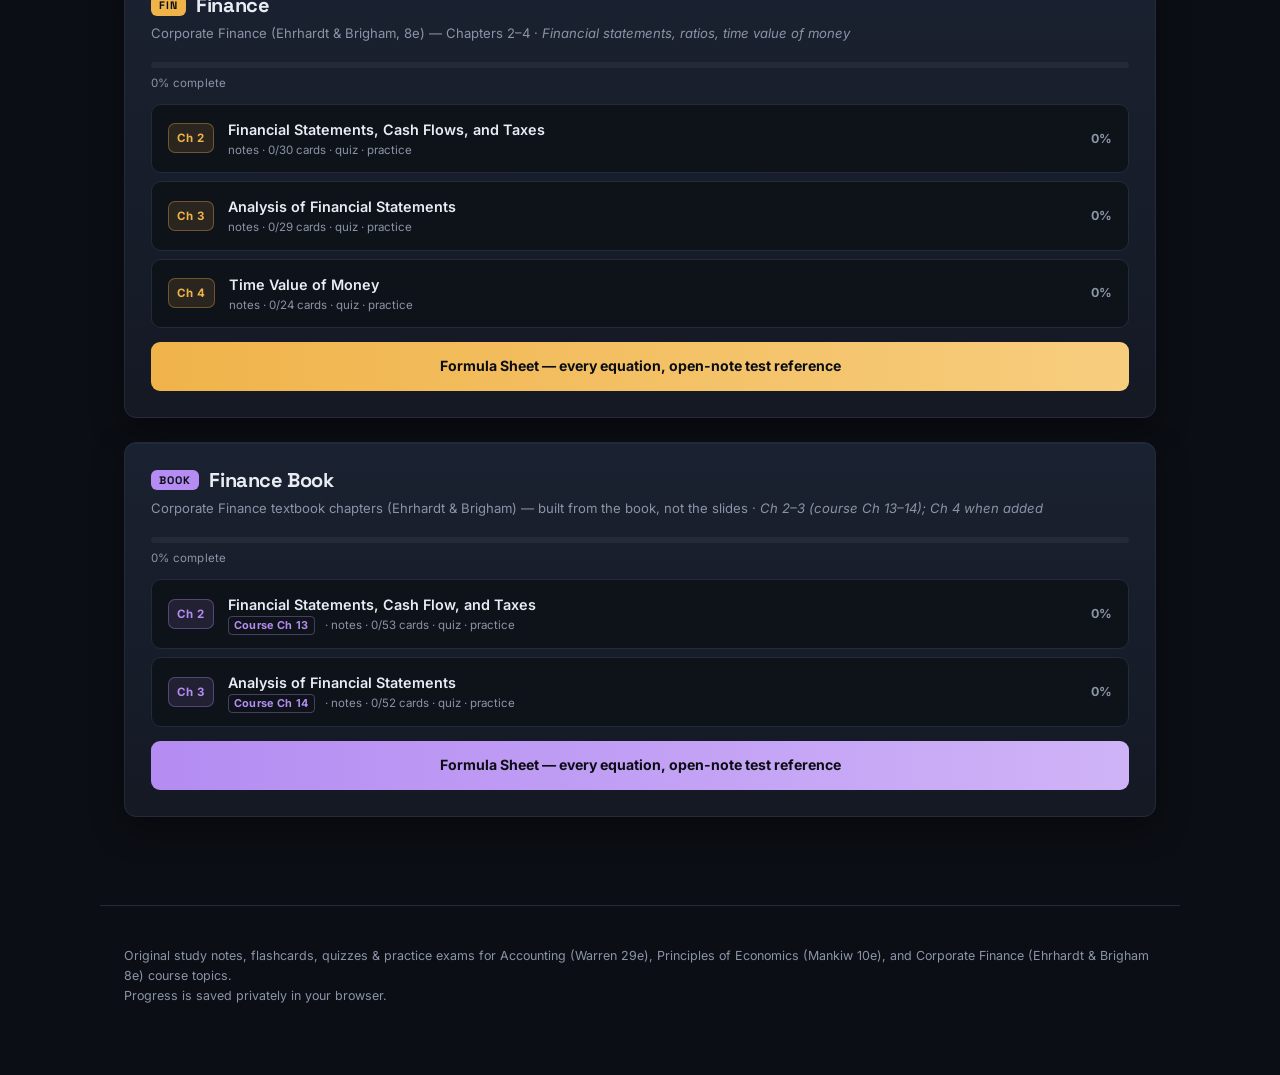
==== commit d10db4d6: "Add Finance Book Chapter 3: Analysis of Financial Statements - Notes (15 sections), 52 flashcards, 2" ====
--- a/index.html
+++ b/index.html
@@ -57,6 +57,8 @@
 <script src="data/econ-formulas.js"></script>
 <script src="data/fbook-ch2.js"></script>
 <script src="data/fbook-ch2-bank.js"></script>
+<script src="data/fbook-ch3.js"></script>
+<script src="data/fbook-ch3-bank.js"></script>
 <script src="data/fin-formulas.js"></script>
 <script src="data/fbook-formulas.js"></script>
 <script src="app.js"></script>
--- a/styles.css
+++ b/styles.css
@@ -341,3 +341,8 @@
 .exam-cta.fbook-cta{background:linear-gradient(90deg,var(--fbook),#cfb3f7)}
 .fbook-page .tab-btn.active{border-bottom-color:var(--fbook)}
 .fbook-page .print-btn{background:var(--fbook)}
+
+.ch-meta .alt-label{
+  font-weight:700;color:var(--fbook);border:1px solid rgba(180,140,242,.35);
+  border-radius:4px;padding:0 5px;font-size:.68rem;letter-spacing:.03em;
+}
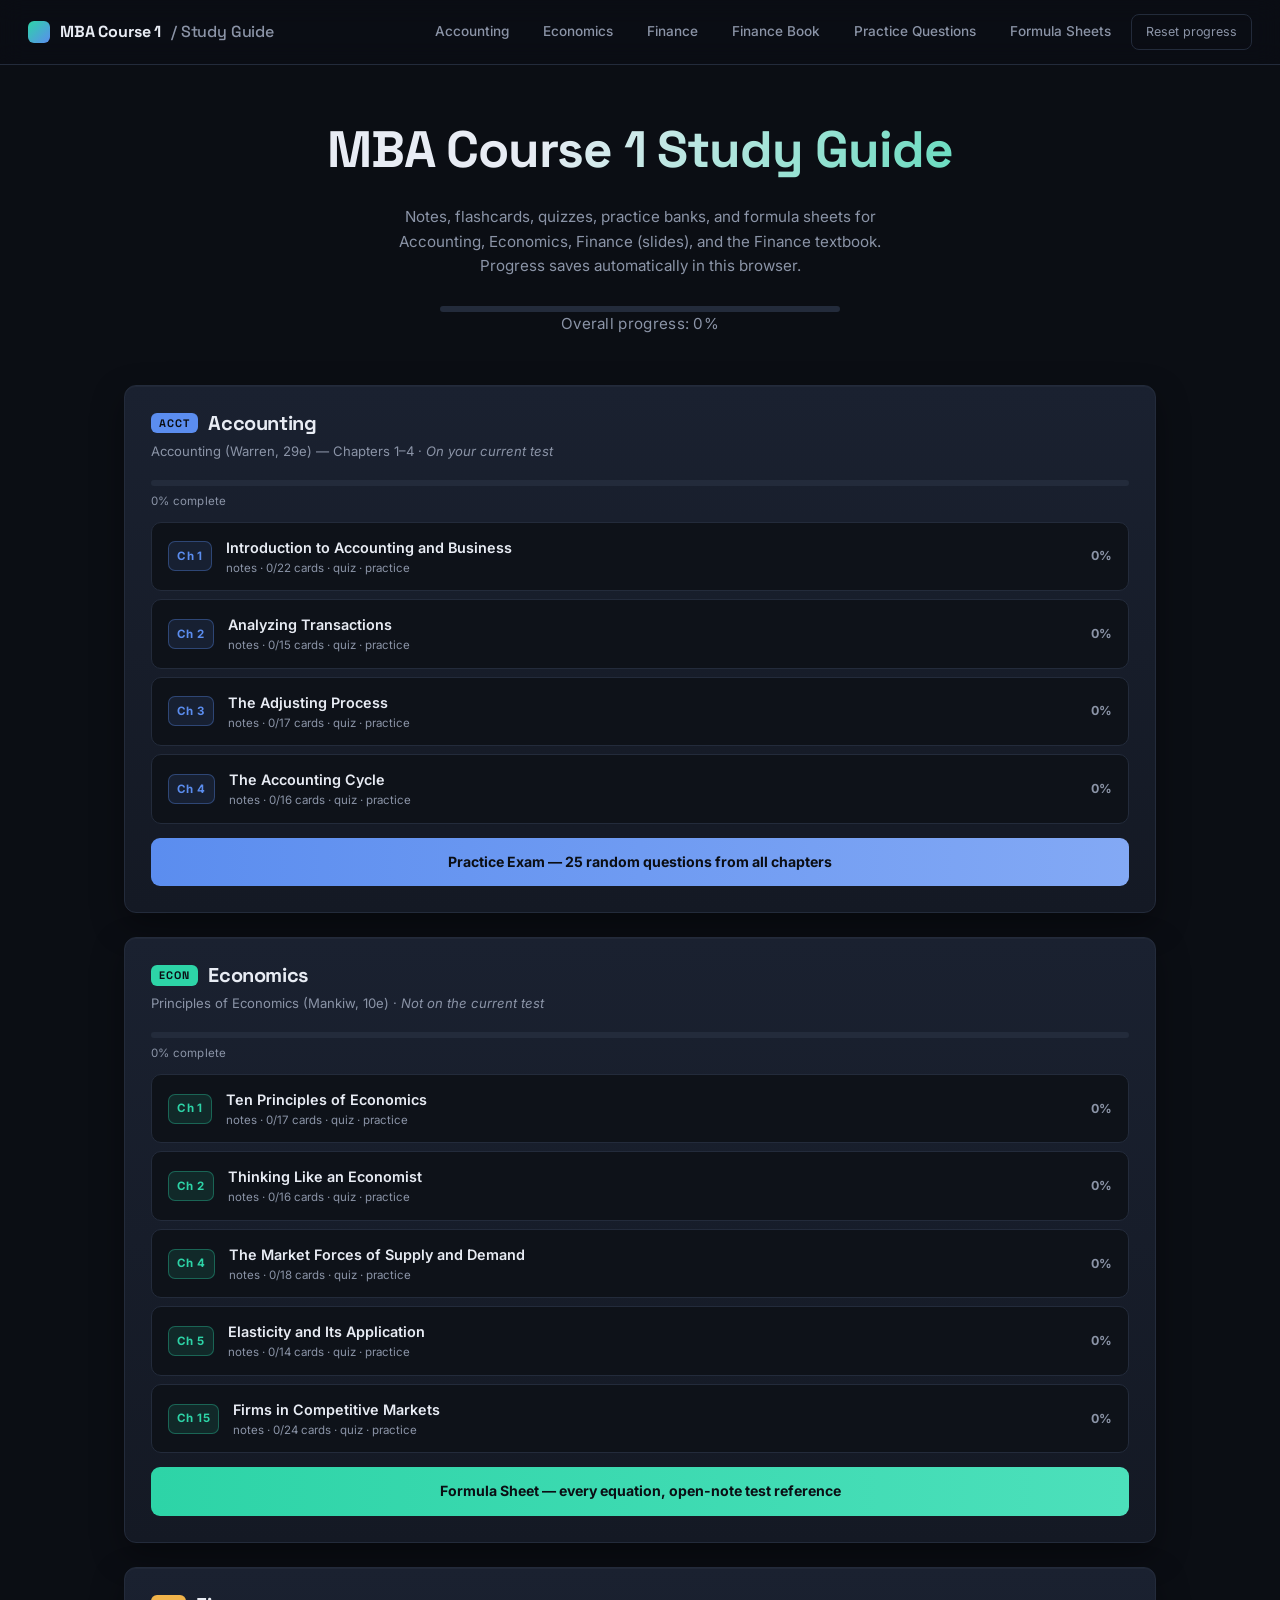
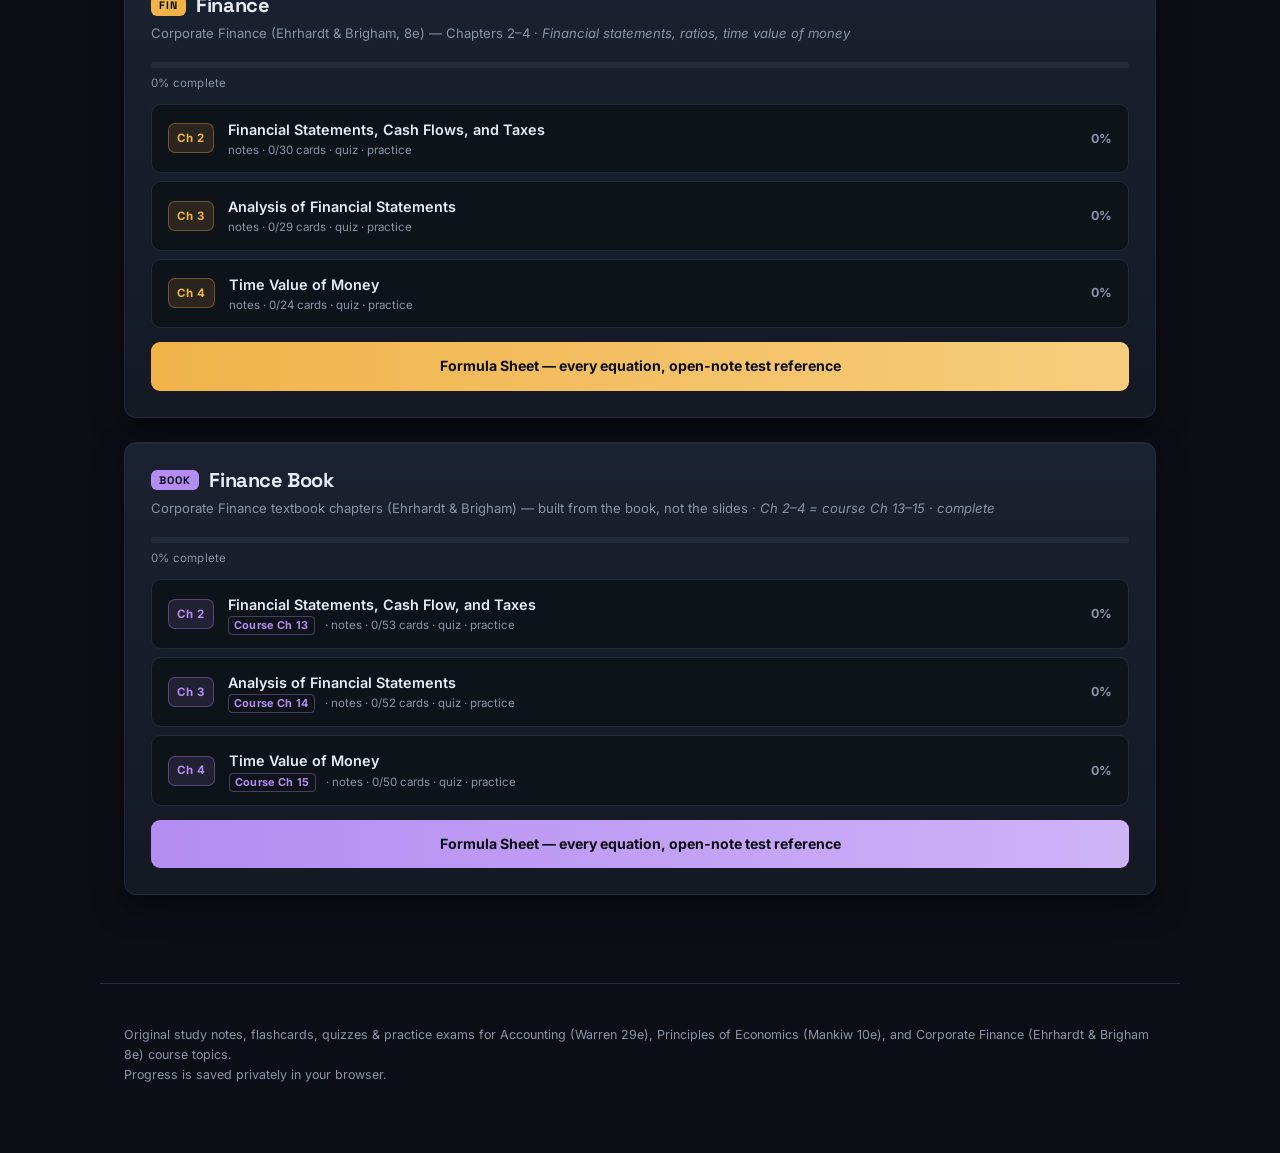
==== commit 5a4c8f6f: "Add Finance Book Chapter 4: Time Value of Money - Notes (17 sections), 50 flashcards, 25-question qu" ====
--- a/index.html
+++ b/index.html
@@ -59,6 +59,8 @@
 <script src="data/fbook-ch2-bank.js"></script>
 <script src="data/fbook-ch3.js"></script>
 <script src="data/fbook-ch3-bank.js"></script>
+<script src="data/fbook-ch4.js"></script>
+<script src="data/fbook-ch4-bank.js"></script>
 <script src="data/fin-formulas.js"></script>
 <script src="data/fbook-formulas.js"></script>
 <script src="app.js"></script>
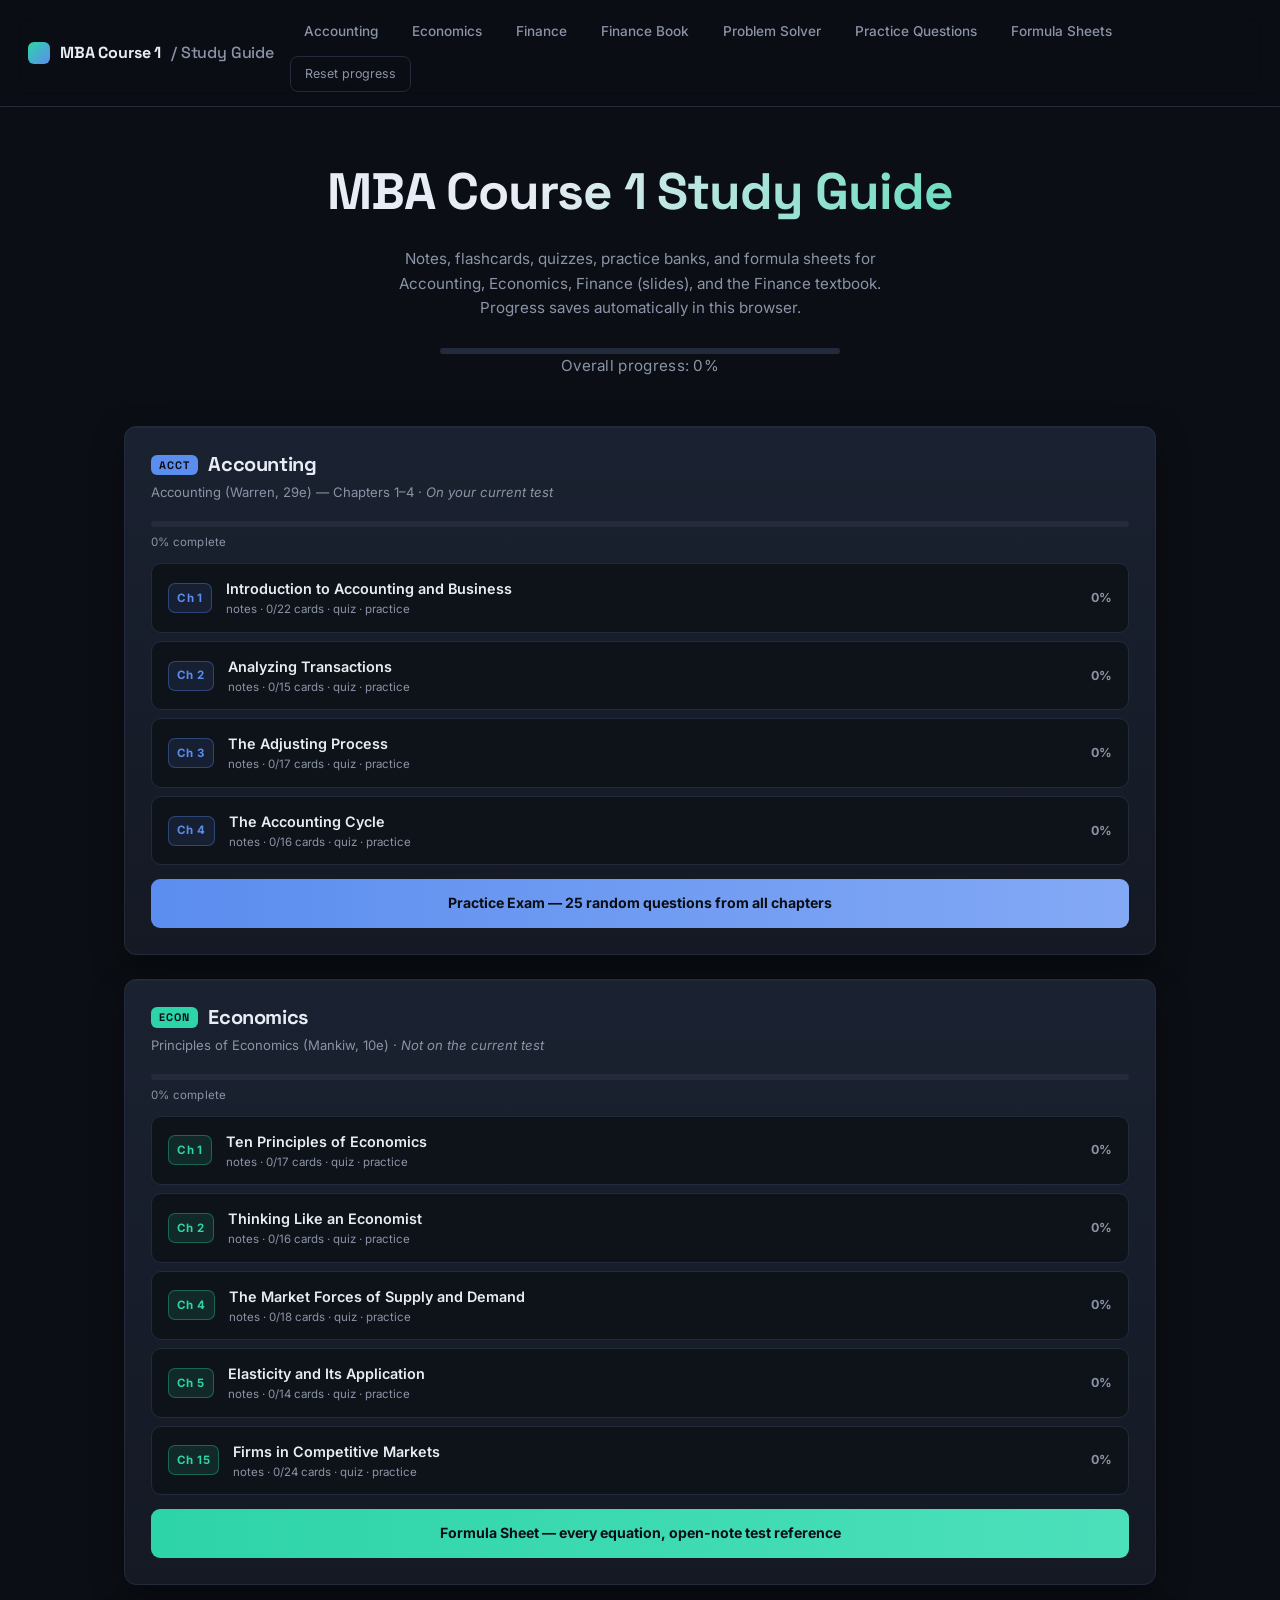
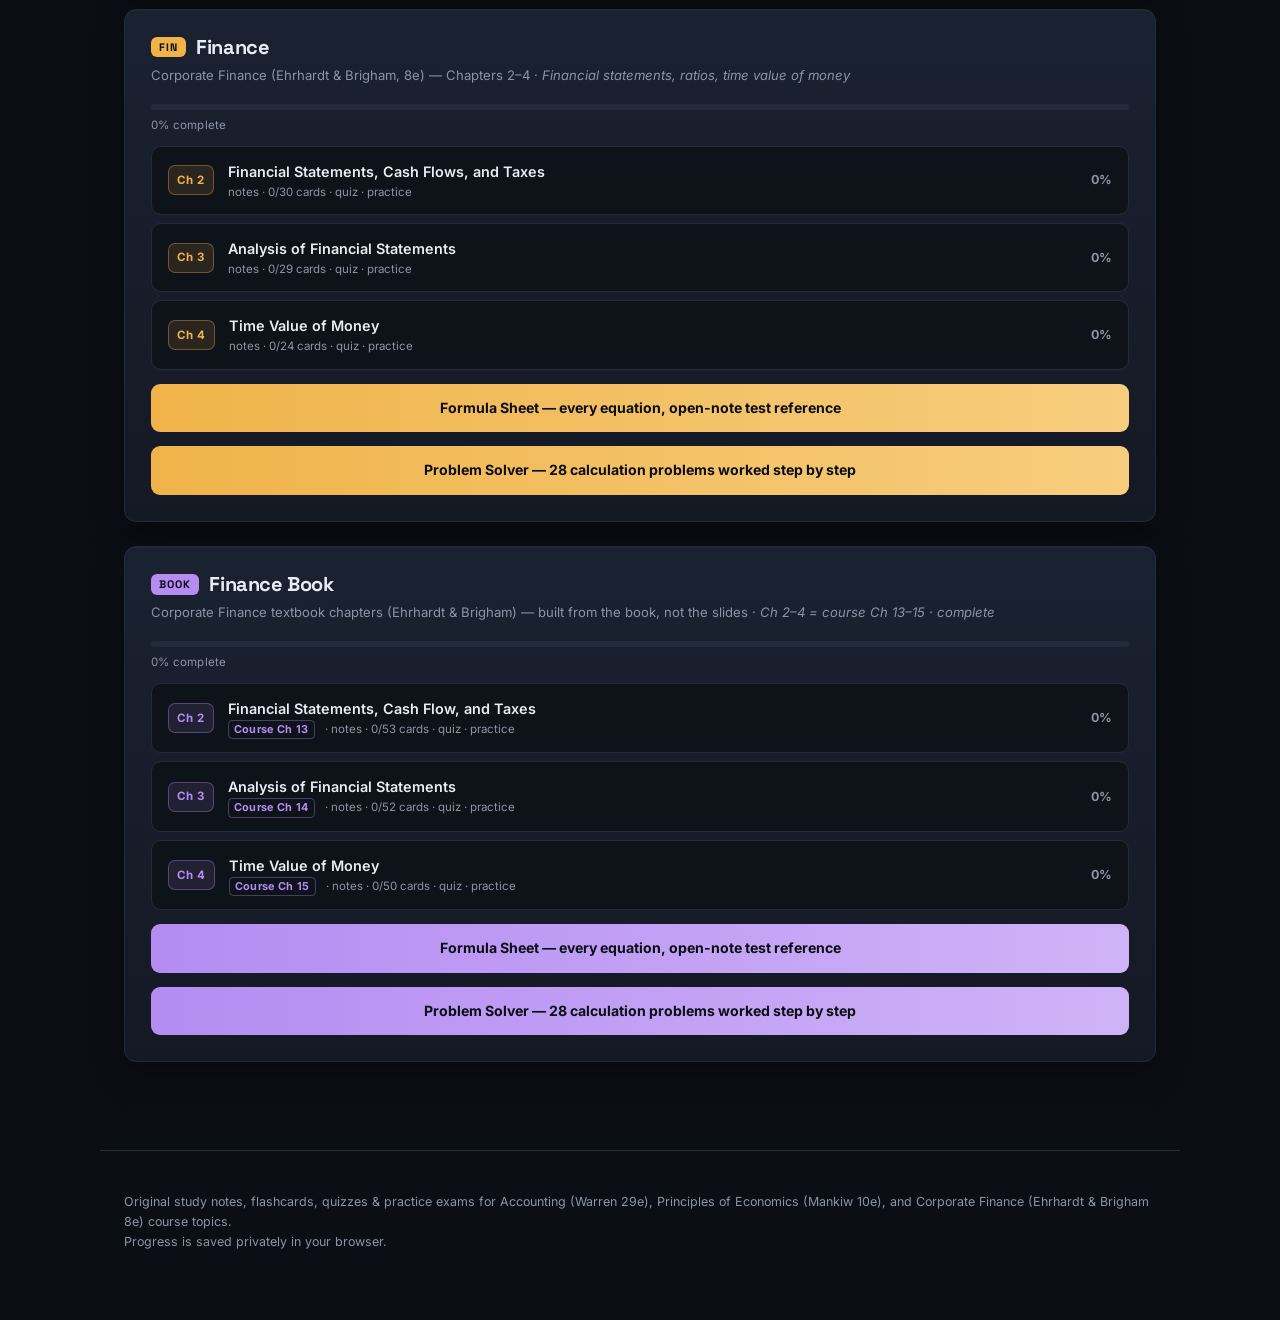
==== commit 25e42c4f: "Add Problem Solver: 28 calculation problems worked step by step Formula, substitution, and answer fo" ====
--- a/index.html
+++ b/index.html
@@ -17,6 +17,7 @@
     <a href="#/subject/econ">Economics</a>
     <a href="#/subject/fin">Finance</a>
     <a href="#/subject/fbook">Finance Book</a>
+    <a href="#/problems">Problem Solver</a>
     <a href="#/practice">Practice Questions</a>
     <a href="#/formulas">Formula Sheets</a>
     <button id="resetProgress" class="ghost-btn" title="Reset all saved progress">Reset progress</button>
@@ -63,6 +64,7 @@
 <script src="data/fbook-ch4-bank.js"></script>
 <script src="data/fin-formulas.js"></script>
 <script src="data/fbook-formulas.js"></script>
+<script src="data/fin-problems.js"></script>
 <script src="app.js"></script>
 </body>
 </html>
--- a/styles.css
+++ b/styles.css
@@ -346,3 +346,34 @@
   font-weight:700;color:var(--fbook);border:1px solid rgba(180,140,242,.35);
   border-radius:4px;padding:0 5px;font-size:.68rem;letter-spacing:.03em;
 }
+
+/* problem solver */
+.prob-group h3{color:var(--fin)}
+.prob-intro{color:var(--muted);font-size:.88rem;font-style:italic;margin:0 0 14px}
+.prob{border:1px solid var(--line);border-radius:10px;padding:16px 18px;margin:12px 0;background:var(--bg-2)}
+.prob-topic{font-size:.68rem;font-weight:700;letter-spacing:.1em;text-transform:uppercase;color:var(--fin);margin-bottom:6px}
+.prob-q{margin:0 0 12px;font-size:.92rem}
+.prob-btn{
+  font:inherit;font-weight:600;font-size:.8rem;border:1px solid var(--line-2);
+  background:var(--card);color:var(--ink);border-radius:7px;padding:7px 16px;cursor:pointer;
+}
+.prob-btn:hover{border-color:var(--fin);color:var(--fin)}
+.prob-sol{margin-top:14px;padding-top:14px;border-top:1px dashed var(--line-2)}
+.prob-label{
+  font-size:.64rem;font-weight:700;letter-spacing:.12em;text-transform:uppercase;
+  color:var(--muted);margin-bottom:4px;display:block;
+}
+.prob-steps{margin:4px 0 12px;padding-left:1.3em;font-size:.88rem}
+.prob-steps li{margin:.3em 0;font-family:ui-monospace,'SF Mono',Menlo,monospace;font-size:.82rem}
+.prob-answer{
+  background:var(--fin-dim);border:1px solid rgba(240,179,74,.3);border-radius:8px;
+  padding:10px 14px;font-weight:700;font-size:1rem;color:var(--fin);
+}
+.prob-answer .prob-label{color:var(--muted)}
+.prob-note{margin:10px 0 0;font-size:.84rem;color:var(--muted)}
+@media print{
+  .prob{page-break-inside:avoid;border-color:#bbb;background:#fff}
+  .prob-btn{display:none!important}
+  .prob-answer{background:#f4f4f4;border-color:#999;color:#111}
+  .prob-topic,.prob-group h3{color:#111}
+}
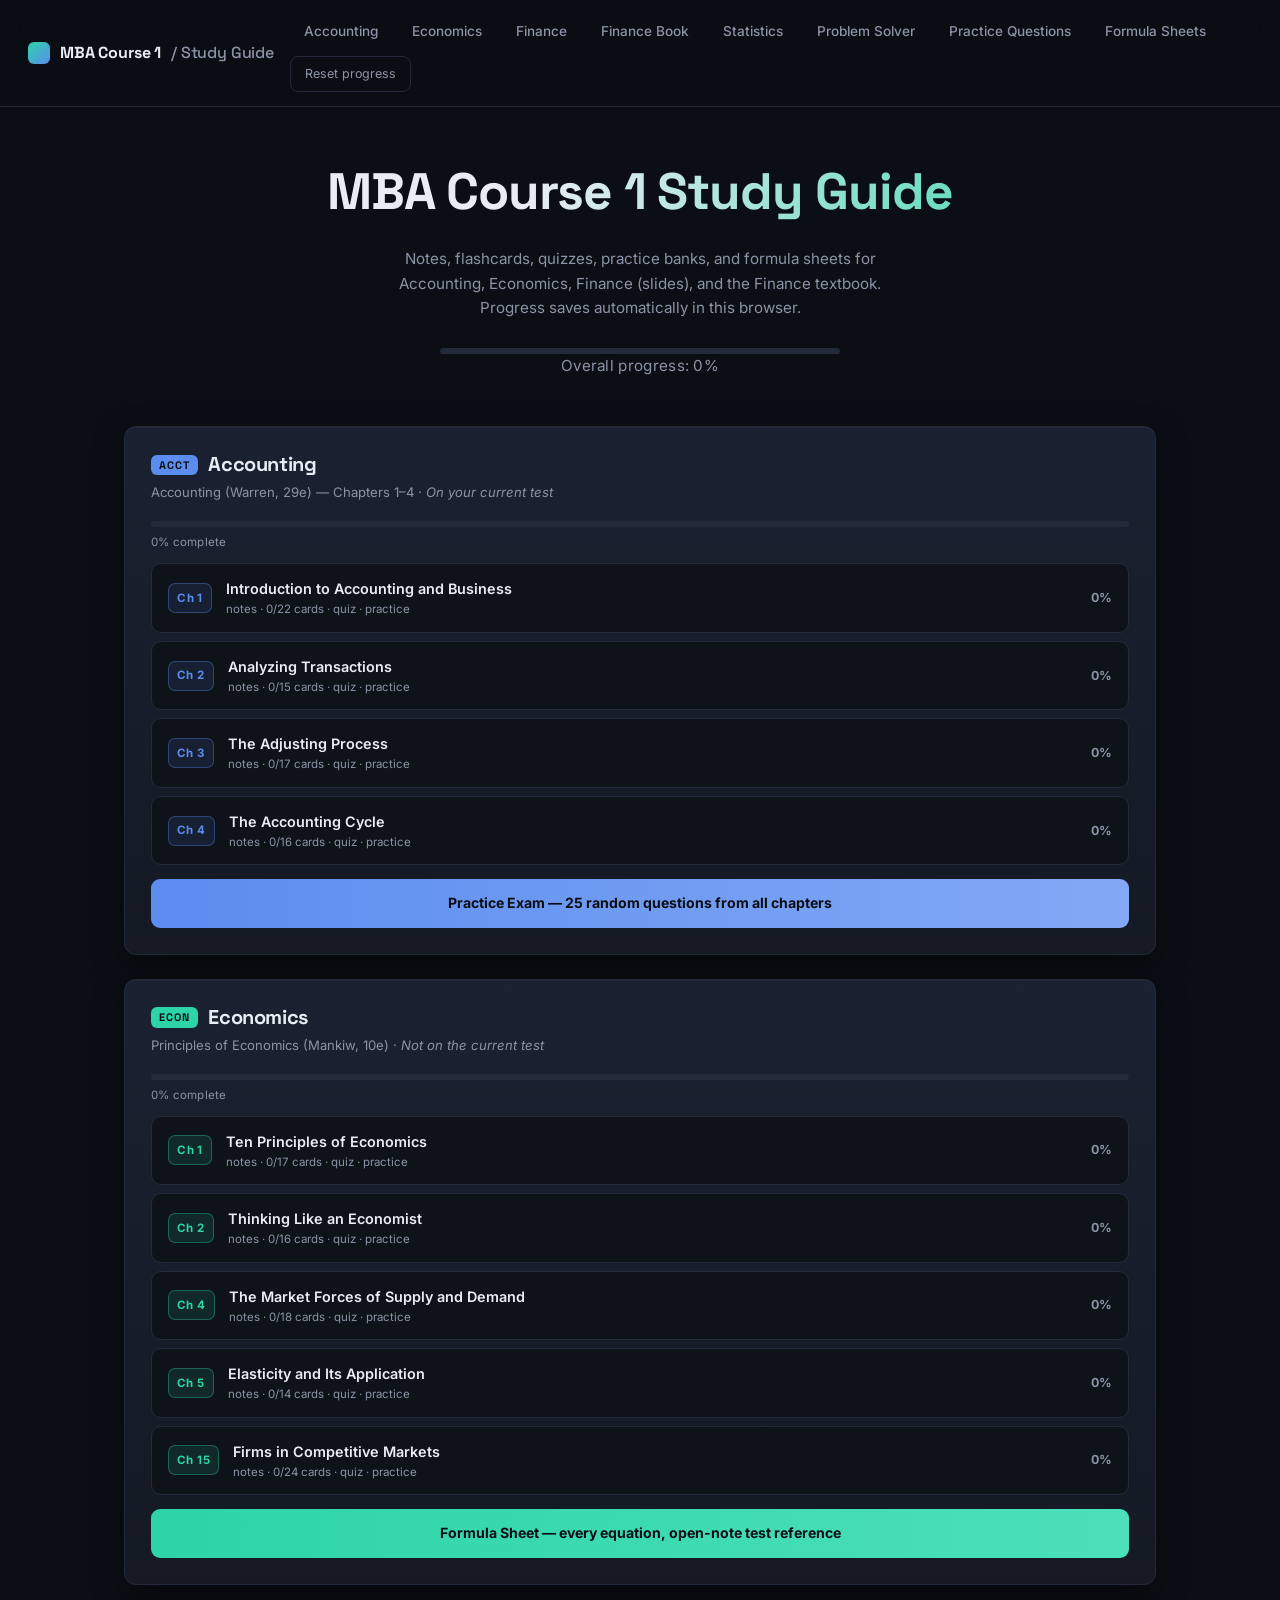
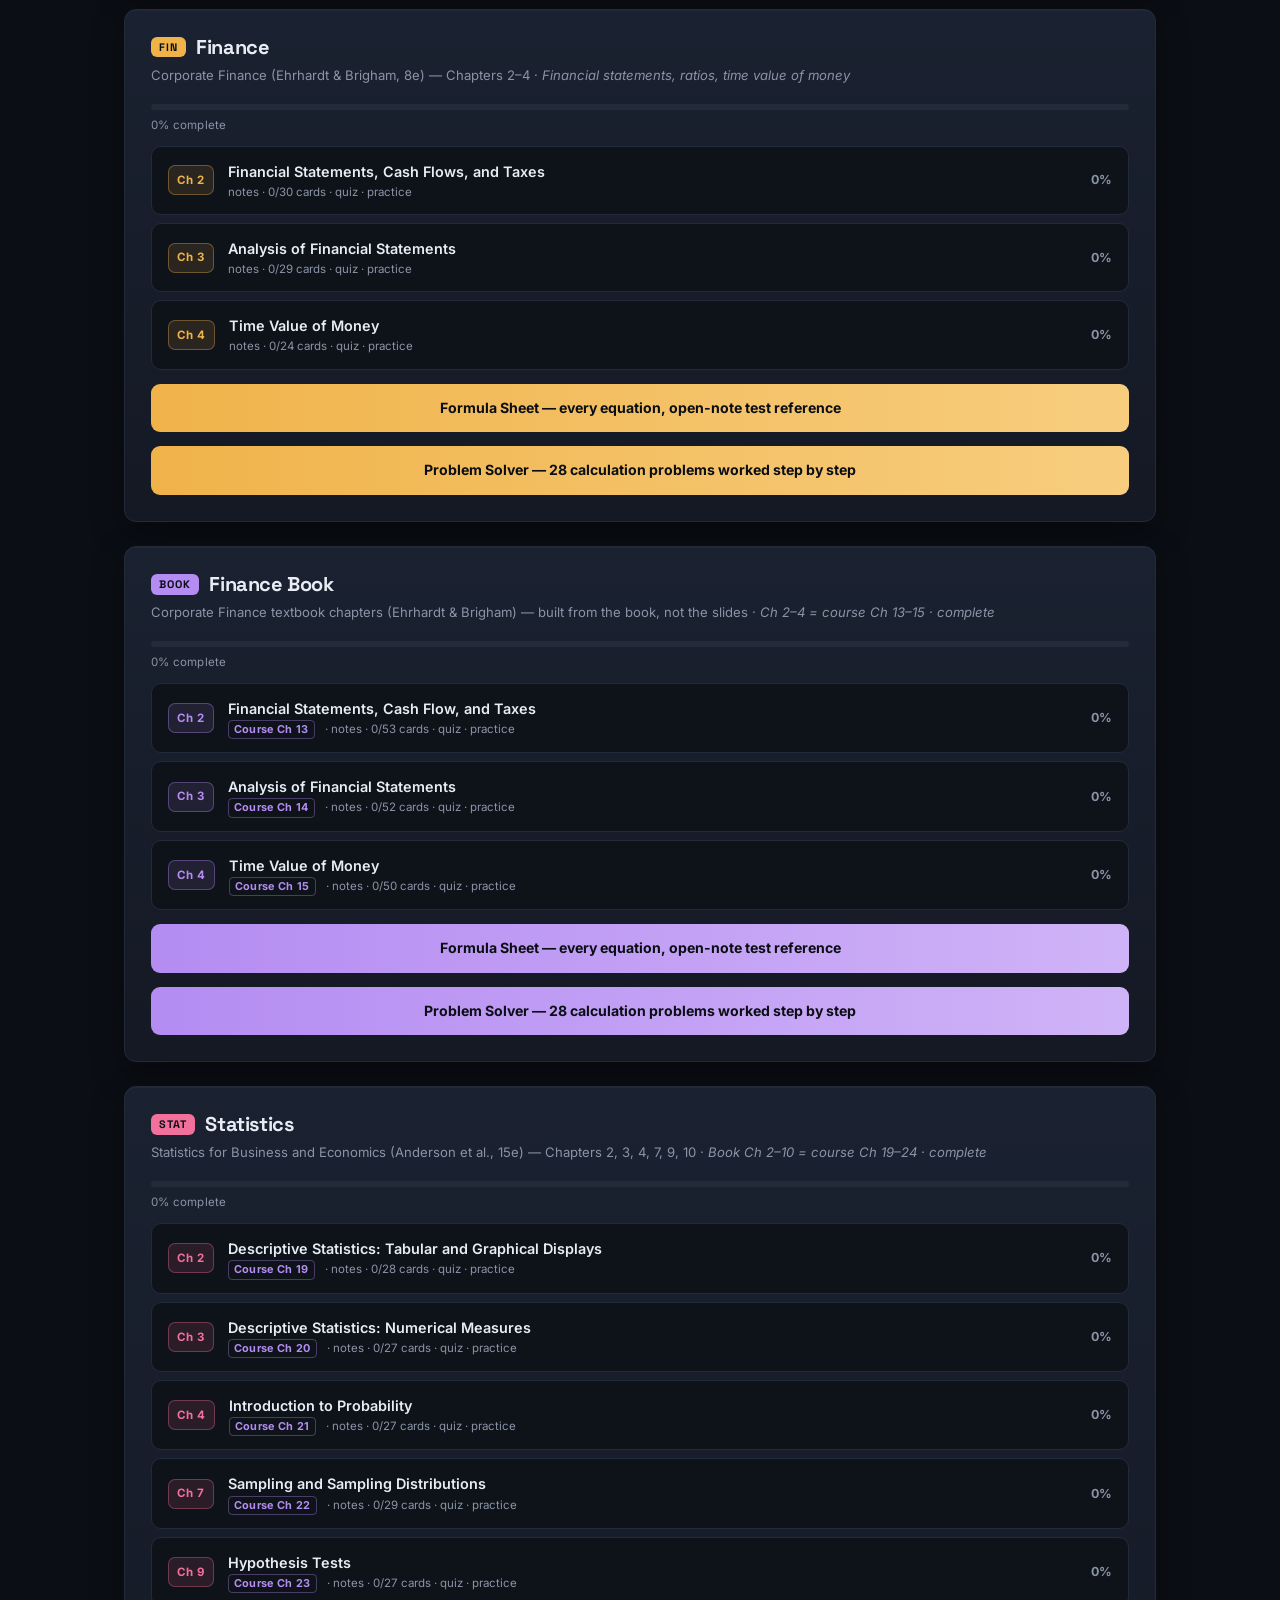
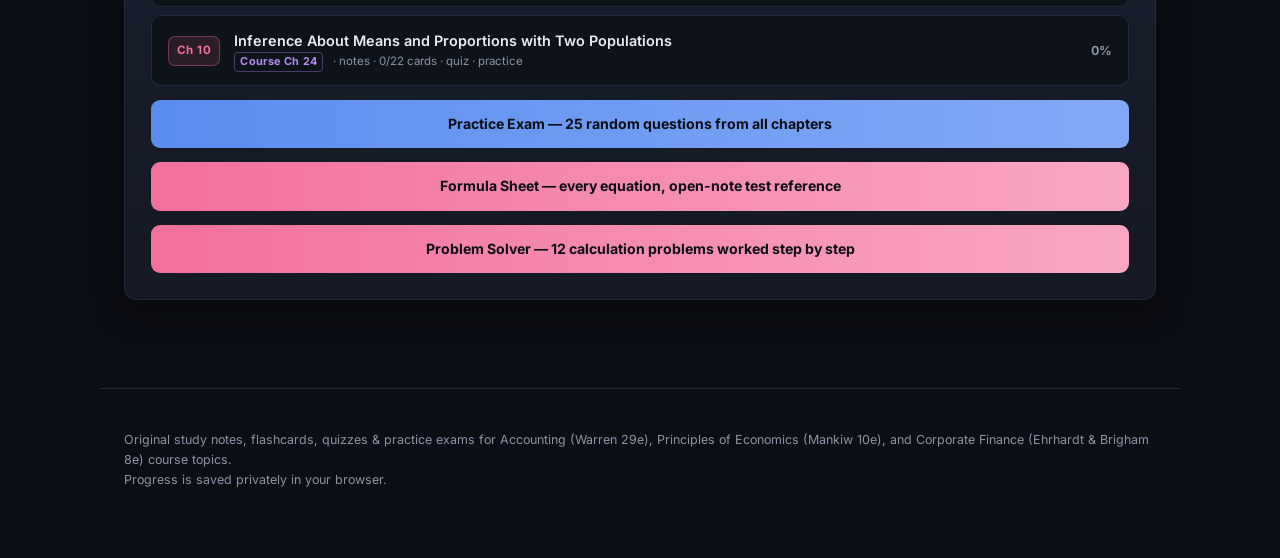
==== commit 64f2fdbb: "Add Statistics section: 6 chapters, 150 practice questions, formula sheet, 12 worked problems - Chap" ====
--- a/index.html
+++ b/index.html
@@ -17,6 +17,7 @@
     <a href="#/subject/econ">Economics</a>
     <a href="#/subject/fin">Finance</a>
     <a href="#/subject/fbook">Finance Book</a>
+    <a href="#/subject/stat">Statistics</a>
     <a href="#/problems">Problem Solver</a>
     <a href="#/practice">Practice Questions</a>
     <a href="#/formulas">Formula Sheets</a>
@@ -65,6 +66,20 @@
 <script src="data/fin-formulas.js"></script>
 <script src="data/fbook-formulas.js"></script>
 <script src="data/fin-problems.js"></script>
+<script src="data/stat-ch2.js"></script>
+<script src="data/stat-ch3.js"></script>
+<script src="data/stat-ch4.js"></script>
+<script src="data/stat-ch7.js"></script>
+<script src="data/stat-ch9.js"></script>
+<script src="data/stat-ch10.js"></script>
+<script src="data/stat-ch2-bank.js"></script>
+<script src="data/stat-ch3-bank.js"></script>
+<script src="data/stat-ch4-bank.js"></script>
+<script src="data/stat-ch7-bank.js"></script>
+<script src="data/stat-ch9-bank.js"></script>
+<script src="data/stat-ch10-bank.js"></script>
+<script src="data/stat-formulas.js"></script>
+<script src="data/stat-problems.js"></script>
 <script src="app.js"></script>
 </body>
 </html>
--- a/styles.css
+++ b/styles.css
@@ -15,6 +15,8 @@
   --fin-dim:rgba(240,179,74,.12);
   --fbook:#b48cf2;
   --fbook-dim:rgba(180,140,242,.12);
+  --stat:#f2709c;
+  --stat-dim:rgba(242,112,156,.12);
   --accent:#2dd4a7;
   --good:#2dd4a7;
   --bad:#f0625d;
@@ -342,6 +344,17 @@
 .fbook-page .tab-btn.active{border-bottom-color:var(--fbook)}
 .fbook-page .print-btn{background:var(--fbook)}
 
+.stat .badge{background:var(--stat)}
+.stat .ch-num{color:var(--stat);border-color:rgba(242,112,156,.35);background:var(--stat-dim)}
+.pbar.stat-bar>div{background:linear-gradient(90deg,var(--stat),#f9a7c3)}
+.kicker.stat-k{background:var(--stat-dim);color:var(--stat);border:1px solid rgba(242,112,156,.25)}
+.stat-page .note-section .formula{color:var(--stat)}
+.stat-page .tip{background:var(--stat-dim);border-color:rgba(242,112,156,.25)}
+.exam-cta.stat-cta{background:linear-gradient(90deg,var(--stat),#f9a7c3)}
+.stat-page .tab-btn.active{border-bottom-color:var(--stat)}
+.stat-page .print-btn{background:var(--stat)}
+.stat-page .prob-group h3{color:var(--stat)}
+
 .ch-meta .alt-label{
   font-weight:700;color:var(--fbook);border:1px solid rgba(180,140,242,.35);
   border-radius:4px;padding:0 5px;font-size:.68rem;letter-spacing:.03em;
